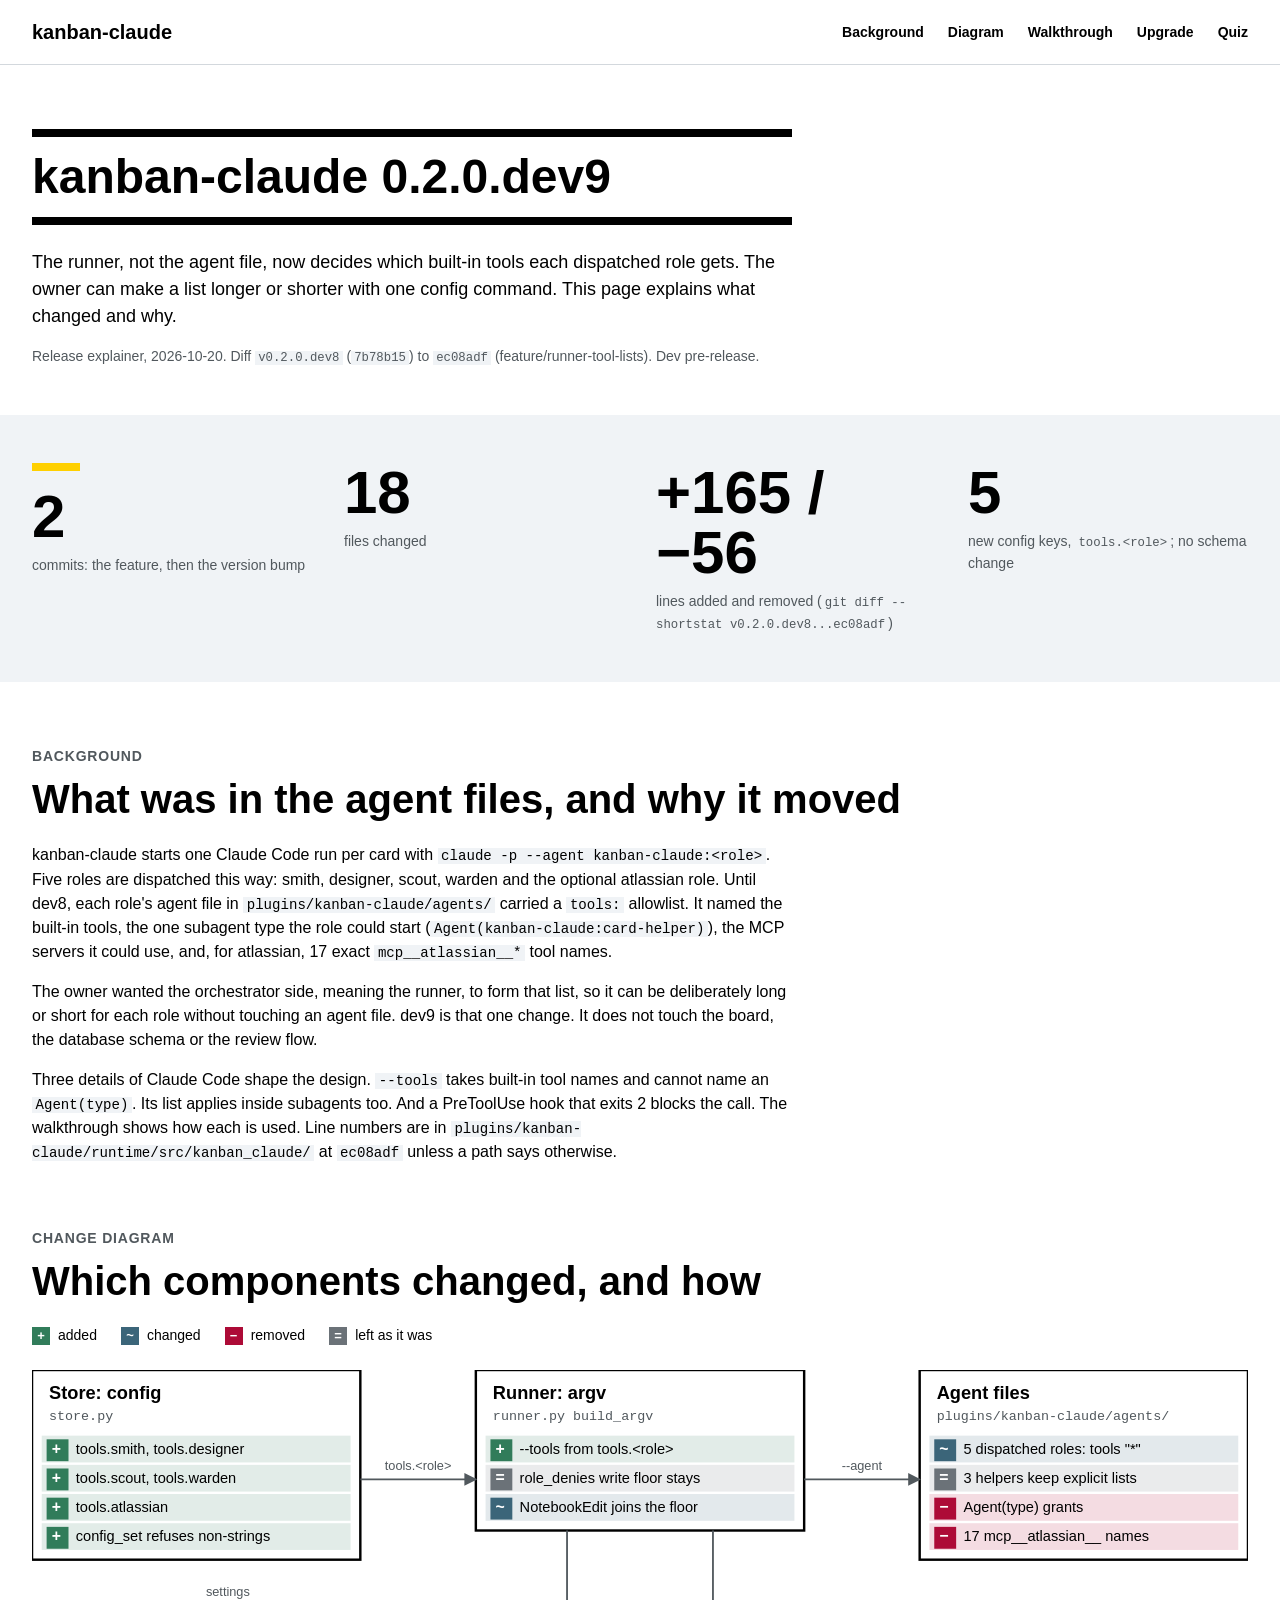
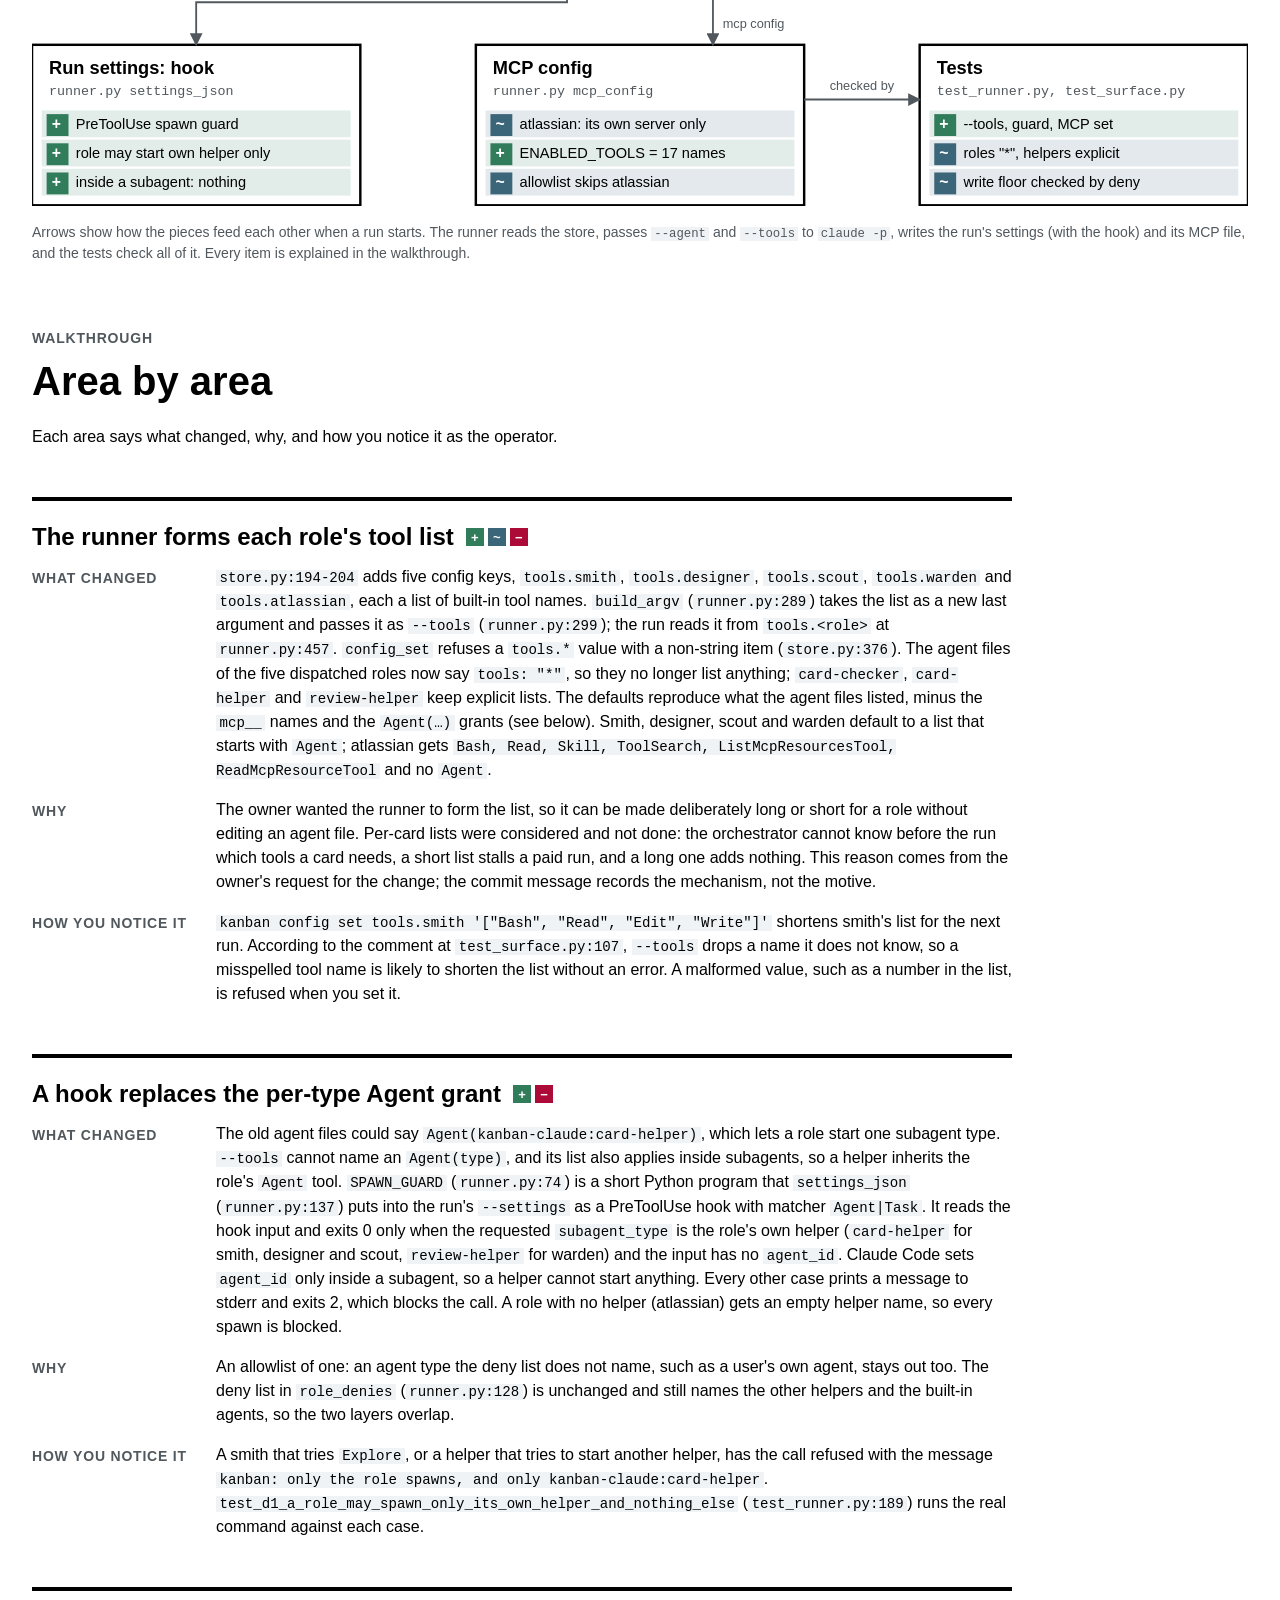
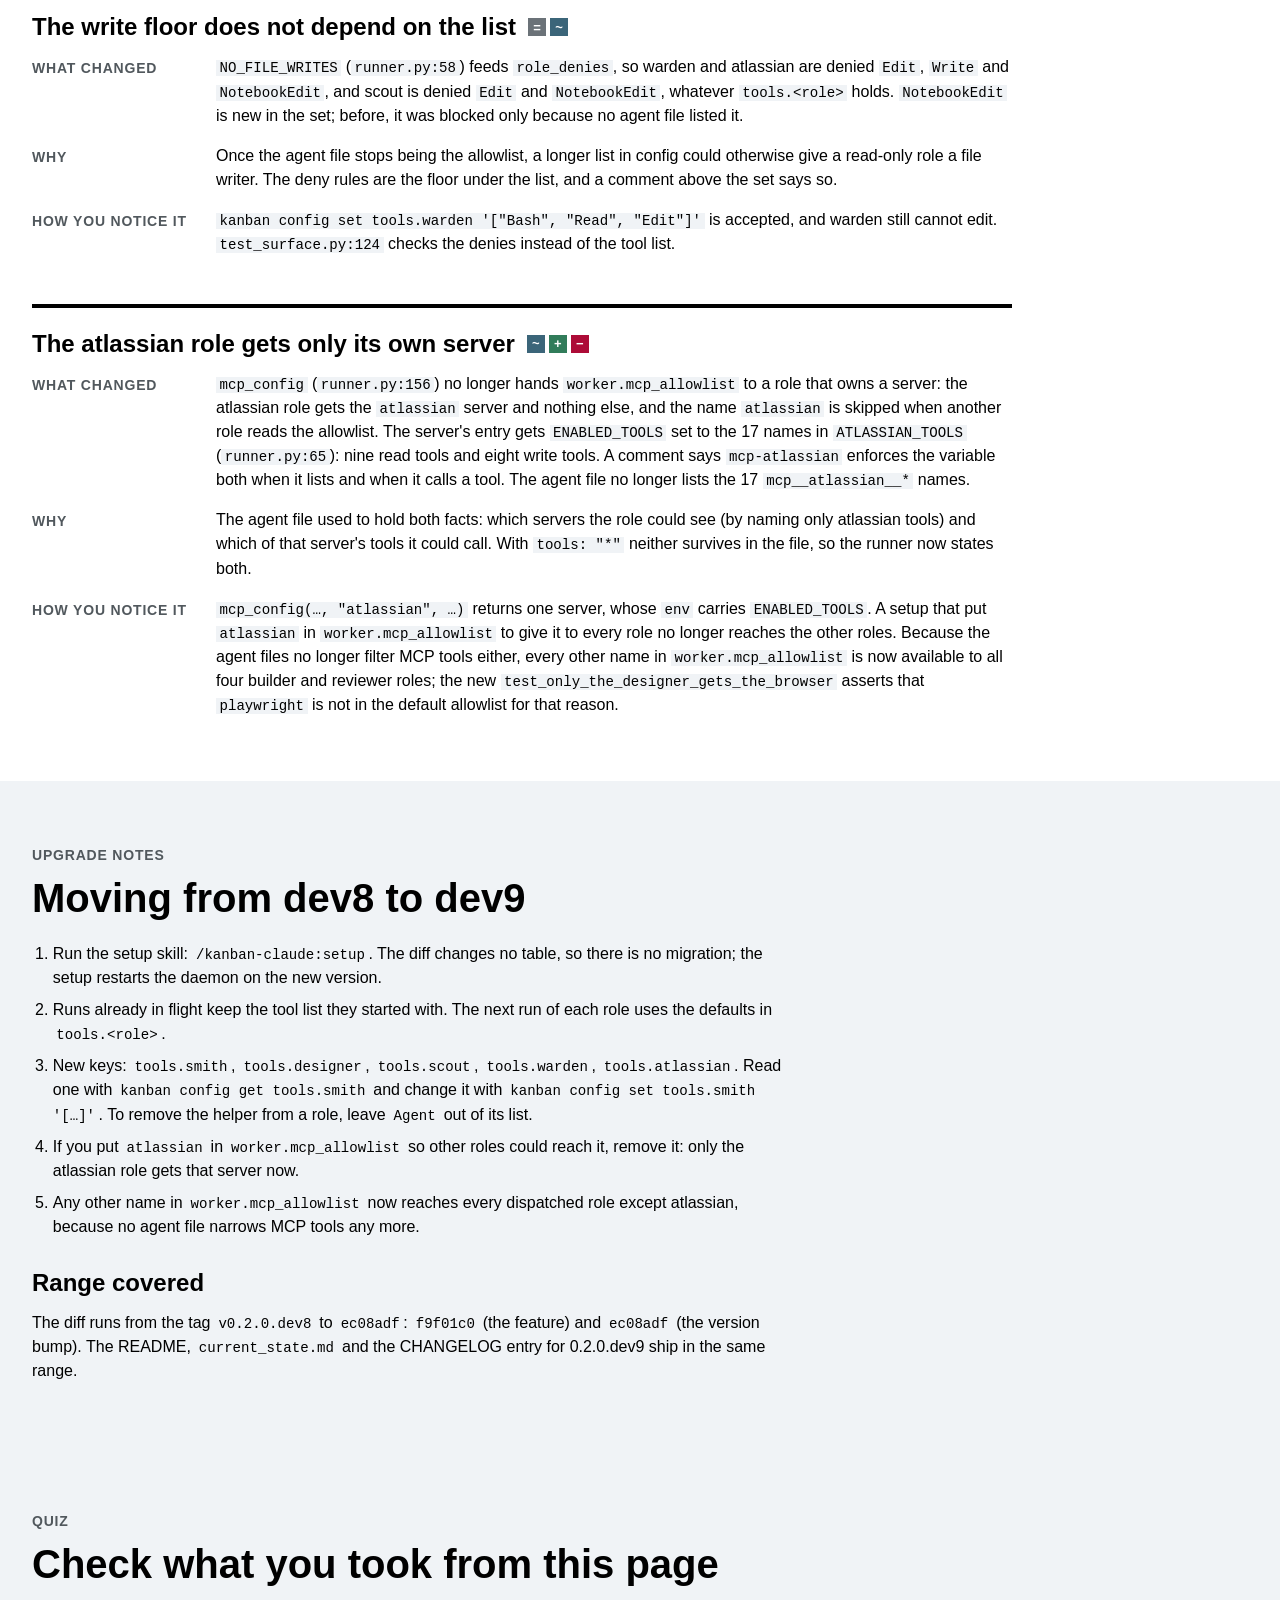
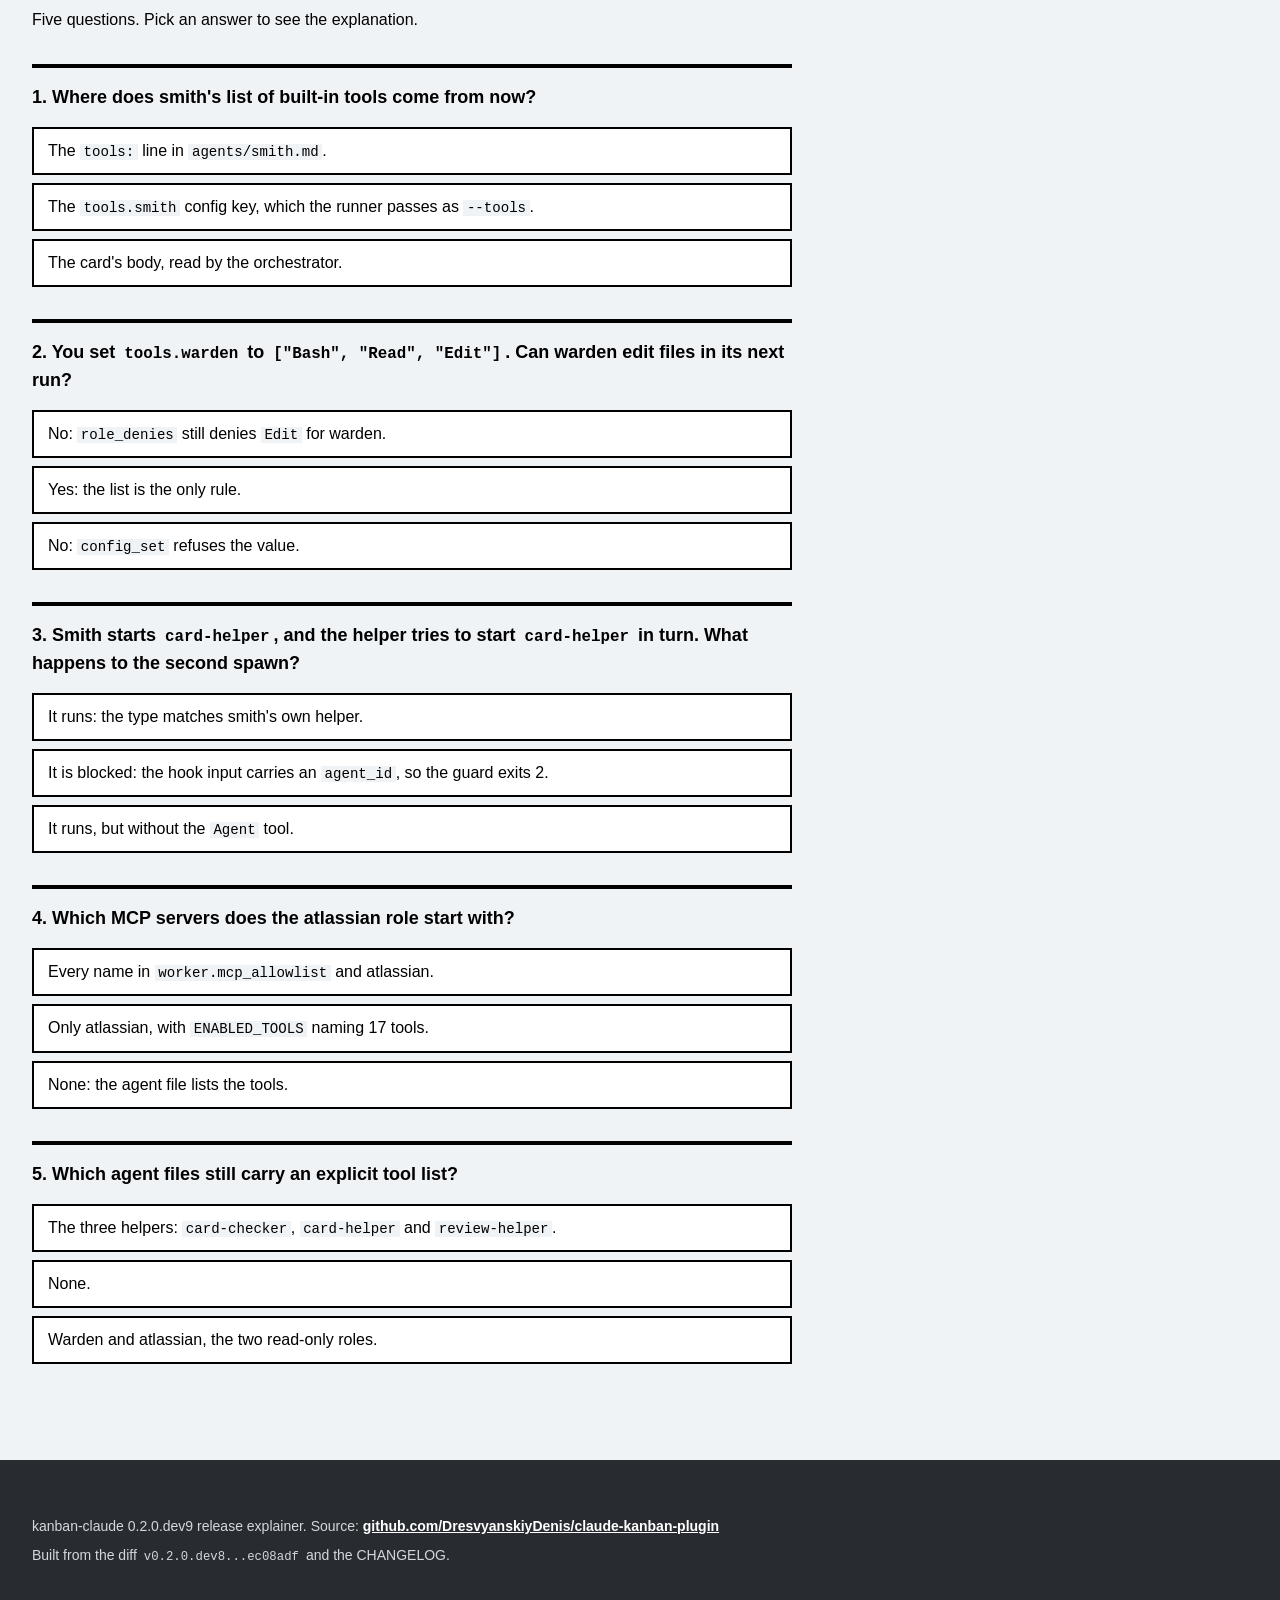
==== docs/explanations/2026-10-20-v0.2.0.dev9.html @ a391476f "docs: add the 0.2.0.dev9 release explainer" ====
<!doctype html>
<html lang="en" data-brand="liebherr">
<head>
<meta charset="utf-8">
<meta name="viewport" content="width=device-width, initial-scale=1">
<meta name="explain-diff:base" content="v0.2.0.dev8">
<meta name="explain-diff:head" content="ec08adf">
<title>kanban-claude 0.2.0.dev9</title>
<style>
:root {
  /* ---------- tokens:begin ---------- */
  /* Generated by skills/brand/scripts/build_tokens.py from skills/brand/tokens.json. Do not edit. */
  /* The Liebherr palette. Every colour in every output comes from here. */
  --lh-yellow: #ffd000; /* Liebherr Yellow, the brand colour. Text on it is always black (PL) */
  --lh-black: #000000; /* Liebherr Black (PL) */
  --lh-white: #ffffff; /* Liebherr White, the preferred background (PL) */
  /* Liebherr Steel, the greyscale, free to use (PL) */
  --lh-steel-50: #f9fafb;
  --lh-steel-100: #f0f3f6;
  --lh-steel-200: #e5e8ed;
  --lh-steel-300: #d3d8dd;
  --lh-steel-400: #bdc4ca;
  --lh-steel-500: #9ea4ab;
  --lh-steel-600: #888e94;
  --lh-steel-700: #6b7278;
  --lh-steel-800: #51585d;
  --lh-steel-850: #3a4046; /* theme accent6 and hyperlink colour (PX); not in the published ramp */
  --lh-steel-900: #353a40;
  --lh-steel-950: #282c30;
  --lh-steel-975: #202326;
  --lh-steel-990: #151719;
  /* The five secondary colours the guideline names: Slate, Terra, Clay, Leaf, Ruby (PL, light-theme ramp). Burgundy, Coolgreen and Copper ship in the pattern library but are not secondaries. */
  --lh-slate-100: #8bb2c2;
  --lh-slate-200: #5789a4;
  --lh-slate-300: #3b6579;
  --lh-terra-100: #d1b795;
  --lh-terra-200: #aa8d6d;
  --lh-terra-300: #846554;
  --lh-clay-100: #f89939;
  --lh-clay-200: #eb6f24;
  --lh-clay-300: #b0542e;
  --lh-leaf-100: #5dbf90;
  --lh-leaf-200: #2ea675;
  --lh-leaf-300: #317c5a;
  --lh-ruby-100: #f56e7c;
  --lh-ruby-200: #e34858;
  --lh-ruby-300: #ad0b37;
  /* Domestic Appliances only, never for corporate or Group work (PL, GL) */
  --lh-arctic-blue-100: #164870;
  --lh-arctic-blue-200: #003057;
  /* Function colours. Two published sets disagree: the -ui values are the pattern library (PL) and win on screen; the others are the guideline page (GL) and win in print. See references/colors.md. */
  --lh-fn-error: #e52828; /* (GL) */
  --lh-fn-error-soft: #ff7070; /* (GL) */
  --lh-fn-warning: #b0542e; /* (GL) */
  --lh-fn-warning-soft: #e3a735; /* (GL) */
  --lh-fn-success: #398713; /* (GL) */
  --lh-fn-success-soft: #58a649; /* (GL) */
  --lh-fn-error-ui: #d91e1e; /* functional-red-100-light (PL) */
  --lh-fn-warning-ui: #996300; /* functional-yellow-100-light (PL) */
  --lh-fn-success-ui: #327e0d; /* functional-green-100-light (PL) */
  /* Chart colours. The rule (GL): the one segment that matters is yellow, everything else Steel. The numbered ramp is for genuinely categorical series, in the pattern library's dataset order (PL). */
  --lh-chart-highlight: #ffd000;
  --lh-chart-1: #5789a4;
  --lh-chart-2: #aa8d6d;
  --lh-chart-3: #eb6f24;
  --lh-chart-4: #2ea675;
  --lh-chart-5: #e34858;
  --lh-chart-6: #6b7278; /* Steel, not a sixth hue: the guideline names five secondaries, and slate-100 is 2.27:1 on white, under the 3:1 floor for a mark */
  --lh-chart-7: #846554;
  --lh-chart-8: #f89939;
  --lh-chart-9: #317c5a;
  --lh-chart-10: #f56e7c;
  --lh-chart-11: #3b6579;
  --lh-chart-12: #d1b795;
  --lh-chart-13: #b0542e;
  --lh-chart-14: #5dbf90;
  --lh-chart-15: #ad0b37;
  /* Monochrome alternative: Steel shades plus the yellow highlight (GL) */
  --lh-chart-neutral-1: #353a40;
  --lh-chart-neutral-2: #6b7278;
  --lh-chart-neutral-3: #9ea4ab;
  --lh-chart-neutral-4: #d3d8dd;
  /* Office names in Office files and PDFs, embedded. Decks declare one face, never a stack; the export contract refuses one, licensed faces enter only via presentation/scripts/embed-fonts.py. Web pages and diagrams are not exported, so there the web name followed by --lh-font-safe is the allowed stack. Never local() from a web name to an installed Office font. See references/typography.md. */
  --lh-font-head-office: "Liebherr Head Office";
  --lh-font-text-office: "Liebherr Text Office";
  --lh-font-head-web: "LiebherrHead"; /* Aliases, don't copy: portal CDN PlLiebherrHead, live per-weight LiebherrHead-Black/-Regular. See references/typography.md. */
  --lh-font-text-web: "LiebherrText"; /* Aliases, don't copy: portal CDN PlLiebherrText, live per-weight LiebherrText-Regular/-Medium/-Bold. See references/typography.md. */
  --lh-font-mono: "Noto Sans Mono"; /* (GL) */
  --lh-font-safe: "Arial"; /* When the reader's machine may lack the licensed face */
  --lh-weight-head: 900; /* Liebherr Head Black, every headline (PL) */
  --lh-weight-head-regular: 400; /* Liebherr Head Regular, Domestic Appliances only */
  --lh-weight-text: 400;
  --lh-weight-text-medium: 500;
  --lh-weight-text-bold: 700;
  /* Desktop type scale (PL --pl-fontsize-*). Headline leading is 100% of size (GL). */
  --lh-size-headline-xxxl: 68px;
  --lh-size-headline-xxl: 60px;
  --lh-size-headline-xl: 48px;
  --lh-size-headline-l: 40px;
  --lh-size-headline-m: 32px;
  --lh-size-headline-s: 28px;
  --lh-size-headline-xs: 24px;
  --lh-size-headline-xxs: 20px;
  --lh-size-copy-l: 18px;
  --lh-size-copy-m: 16px;
  --lh-size-copy-s: 14px;
  --lh-size-copy-xs: 12px;
  /* Spacing scale (PL --pl-spacing-*). Nothing in between. */
  --lh-space-0: 0px;
  --lh-space-2: 2px;
  --lh-space-4: 4px;
  --lh-space-8: 8px;
  --lh-space-12: 12px;
  --lh-space-16: 16px;
  --lh-space-20: 20px;
  --lh-space-24: 24px;
  --lh-space-32: 32px;
  --lh-space-40: 40px;
  --lh-space-48: 48px;
  --lh-space-56: 56px;
  --lh-space-64: 64px;
  --lh-space-80: 80px;
  --lh-space-96: 96px;
  --lh-space-120: 120px;
  --lh-space-128: 128px;
  /* Corners are square. The pill is the only other shape (PL). */
  --lh-radius-sharp: 0px;
  --lh-radius-pill: 1000px;
  --lh-border-1: 1px;
  --lh-border-2: 2px;
  --lh-border-3: 3px;
  --lh-border-4: 4px;
  --lh-border-8: 8px;
  /* The black bars above and below a brand-banner headline (PL) */
  --lh-rule-s: 4px;
  --lh-rule-m: 6px;
  --lh-rule-l: 8px;
  /* ---------- tokens:end ---------- */
}

:root {
  --bg: var(--lh-white); --fg: var(--lh-black); --muted: var(--lh-steel-800); --line: var(--lh-steel-300);
  --band: var(--lh-steel-100); --box: var(--lh-white); --code: var(--lh-steel-100);
  --c-removed: var(--lh-ruby-300); --c-added: var(--lh-leaf-300); --c-changed: var(--lh-slate-300);
  --c-fixed: var(--lh-clay-300); --c-frozen: var(--lh-steel-700); --on-sw: #fff;
  --ok: var(--lh-leaf-300); --bad: var(--lh-ruby-300); color-scheme: light dark;
}
@media (prefers-color-scheme: dark) {
  :root {
    --bg: var(--lh-steel-990); --fg: var(--lh-steel-50); --muted: var(--lh-steel-300); --line: var(--lh-steel-800);
    --band: var(--lh-steel-950); --box: var(--lh-steel-950); --code: var(--lh-steel-950);
    --c-removed: var(--lh-ruby-100); --c-added: var(--lh-leaf-100); --c-changed: var(--lh-slate-100);
    --c-fixed: var(--lh-clay-100); --c-frozen: var(--lh-steel-400); --on-sw: #000;
    --ok: var(--lh-leaf-100); --bad: var(--lh-ruby-100);
  }
}
* { box-sizing: border-box; margin: 0; }
html { -webkit-text-size-adjust: 100%; }
body { font-family: var(--lh-font-text-web), var(--lh-font-safe), sans-serif; font-size: var(--lh-size-copy-m);
  line-height: 1.5; color: var(--fg); background: var(--bg); overflow-wrap: anywhere; }
h1, h2, h3, .num { font-family: var(--lh-font-head-web), var(--lh-font-safe), sans-serif;
  font-weight: var(--lh-weight-head); line-height: 1; }
a { color: inherit; }
a:focus-visible, button:focus-visible { outline: 2px solid var(--fg); outline-offset: 2px; box-shadow: 0 0 0 2px var(--bg); }
code { font-family: var(--lh-font-mono), ui-monospace, monospace; font-size: .88em; background: var(--code); padding: 0 .25em; }
.wrap { max-width: 1280px; margin: 0 auto; padding: 0 var(--lh-space-32); }

.top { border-bottom: var(--lh-border-1) solid var(--line); }
.top .wrap { display: flex; align-items: center; gap: var(--lh-space-32); min-height: 64px; flex-wrap: wrap; }
.mark-word { font-family: var(--lh-font-head-web), var(--lh-font-safe), sans-serif; font-weight: 900; font-size: 20px; text-decoration: none; }
.top nav { display: flex; gap: var(--lh-space-24); margin-left: auto; flex-wrap: wrap; }
.top nav a { text-decoration: none; font-size: var(--lh-size-copy-s); font-weight: 700; }
.top nav a:hover { text-decoration: underline; }

.hero { padding: var(--lh-space-64) 0 var(--lh-space-48); }
.banner { max-width: 760px; }
.banner .bar { display: block; height: var(--lh-rule-l); background: var(--fg); }
.banner h1 { font-size: var(--lh-size-headline-xl); margin: var(--lh-space-16) 0; }
.banner .lead { font-size: var(--lh-size-copy-l); margin-top: var(--lh-space-24); }
.banner .meta { margin-top: var(--lh-space-16); color: var(--muted); font-size: var(--lh-size-copy-s); }

section { padding: var(--lh-space-64) 0; }
.kicker { font-size: var(--lh-size-copy-s); font-weight: 700; text-transform: uppercase; letter-spacing: .8px;
  color: var(--muted); margin-bottom: var(--lh-space-12); }
h2 { font-size: var(--lh-size-headline-l); max-width: 900px; }
h3 { font-size: var(--lh-size-headline-xs); }
.prose { max-width: 760px; }
.prose p { margin-top: var(--lh-space-16); }
.prose ul, .prose ol { margin: var(--lh-space-16) 0 0; padding-left: 1.3em; }
.prose li { margin-top: var(--lh-space-8); }
h2 + .prose, h2 + p { margin-top: var(--lh-space-24); }

.facts { background: var(--band); padding: var(--lh-space-48) 0; }
.facts ul { list-style: none; padding: 0; display: grid; grid-template-columns: repeat(auto-fit, minmax(200px, 1fr)); gap: var(--lh-space-32); }
.facts .num { font-size: var(--lh-size-headline-xxl); display: block; }
.facts .mk { display: block; width: 48px; height: var(--lh-rule-l); background: var(--lh-yellow); margin-bottom: var(--lh-space-16); }
.facts p { margin-top: var(--lh-space-8); color: var(--muted); max-width: 280px; font-size: var(--lh-size-copy-s); }

.legend { list-style: none; padding: 0; display: flex; flex-wrap: wrap; gap: var(--lh-space-8) var(--lh-space-24); margin: var(--lh-space-24) 0; }
.legend li { display: flex; align-items: center; gap: var(--lh-space-8); font-size: var(--lh-size-copy-s); }
.sw { display: inline-grid; place-items: center; width: 18px; height: 18px; font-weight: 700; font-size: 13px; line-height: 1; color: var(--on-sw); }
.sw.removed { background: var(--c-removed); } .sw.added { background: var(--c-added); } .sw.changed { background: var(--c-changed); }
.sw.fixed { background: var(--c-fixed); } .sw.frozen { background: var(--c-frozen); }
.diagram { margin-top: var(--lh-space-24); }
.note { color: var(--muted); font-size: var(--lh-size-copy-s); margin-top: var(--lh-space-16); }

.wt { border-top: var(--lh-border-4) solid var(--fg); padding-top: var(--lh-space-24); margin-top: var(--lh-space-48); max-width: 980px; }
.wt h3 { display: flex; flex-wrap: wrap; align-items: center; gap: var(--lh-space-12); }
.wt .tags { display: inline-flex; gap: 4px; }
.wt dl { display: grid; grid-template-columns: 160px 1fr; gap: var(--lh-space-16) var(--lh-space-24); margin-top: var(--lh-space-16); }
.wt dt { font-size: var(--lh-size-copy-s); font-weight: 700; text-transform: uppercase; letter-spacing: .8px; color: var(--muted); padding-top: 3px; }
.wt dd { margin: 0; }

.quiz { background: var(--band); }
.q { margin-top: var(--lh-space-32); max-width: 760px; border-top: var(--lh-border-4) solid var(--fg); padding-top: var(--lh-space-16); }
.q .qt { font-weight: 700; font-size: var(--lh-size-copy-l); }
.q .opts { display: grid; gap: var(--lh-space-8); margin-top: var(--lh-space-16); }
.opt { text-align: left; font: inherit; color: var(--fg); background: var(--bg); border: var(--lh-border-2) solid var(--fg); padding: 10px 14px; cursor: pointer; min-height: 44px; }
.opt:hover:not(:disabled) { border-color: var(--lh-clay-200); }
.opt:disabled { cursor: default; }
.opt.ok { border-color: var(--ok); box-shadow: inset 6px 0 0 var(--ok); }
.opt.bad { border-color: var(--bad); box-shadow: inset 6px 0 0 var(--bad); }
.expl { margin-top: var(--lh-space-16); padding: var(--lh-space-12) var(--lh-space-16); background: var(--bg); border-left: 6px solid var(--lh-yellow); }
.expl[hidden] { display: none; }
.score { margin-top: var(--lh-space-32); font-weight: 700; }

footer { background: var(--lh-steel-950); color: #fff; padding: var(--lh-space-48) 0; }
footer p { color: var(--lh-steel-300); font-size: var(--lh-size-copy-s); margin-top: var(--lh-space-8); }
footer a { color: #fff; font-weight: 700; }

@media (max-width: 992px) { .wt dl { grid-template-columns: 1fr; gap: 4px; } .wt dd { margin-bottom: var(--lh-space-12); } }
@media (max-width: 600px) {
  .wrap { padding: 0 16px; }
  .banner h1 { font-size: 34px; }
  h2 { font-size: 28px; }
  h3 { font-size: 20px; }
  section { padding: var(--lh-space-48) 0; }
  .hero { padding: var(--lh-space-32) 0; }
  .facts .num { font-size: 44px; }
  .top nav { margin-left: 0; gap: var(--lh-space-16); }
}


.dia { width: 100%; height: auto; display: block; }
.dia-m { display: none; }
@media (max-width: 899px) { .dia-d { display: none; } .dia-m { display: block; } }
.dia .box { fill: var(--box); stroke: var(--fg); stroke-width: 2; }
.dia .box.dashed { stroke-dasharray: 6 4; stroke: var(--c-removed); }
.dia .bt { font-size: 15px; font-weight: 700; fill: var(--fg); }
.dia .bs { font-size: 11px; fill: var(--muted); font-family: var(--lh-font-mono), ui-monospace, monospace; }
.dia .rt { font-size: 12px; fill: var(--fg); }
.dia .gl { font-size: 13px; font-weight: 700; fill: var(--on-sw); text-anchor: middle; }
.dia .al { font-size: 10.5px; fill: var(--muted); }
.dia .arrow { fill: none; stroke: var(--muted); stroke-width: 1.5; }
.dia .ahp { fill: var(--muted); }
.k-removed { --kc: var(--c-removed); } .k-added { --kc: var(--c-added); } .k-changed { --kc: var(--c-changed); }
.k-fixed { --kc: var(--c-fixed); } .k-frozen { --kc: var(--c-frozen); }
.dia .row { fill: color-mix(in srgb, var(--kc) 14%, transparent); }
.dia .sw { fill: var(--kc); }

.vh { position: absolute; width: 1px; height: 1px; overflow: hidden; clip: rect(0 0 0 0); white-space: nowrap; }
</style>
</head>
<body>

<header class="top"><div class="wrap">
  <a class="mark-word" href="#top">kanban-claude</a>
  <nav aria-label="Sections"><a href="#background">Background</a><a href="#diagram">Diagram</a><a href="#walkthrough">Walkthrough</a><a href="#upgrade">Upgrade</a><a href="#quiz">Quiz</a></nav>
</div></header>

<main id="top">
<div class="hero"><div class="wrap"><div class="banner">
  <i class="bar"></i><h1>kanban-claude 0.2.0.dev9</h1><i class="bar"></i>
  <p class="lead">The runner, not the agent file, now decides which built-in tools each dispatched role gets. The owner can make a list longer or shorter with one config command. This page explains what changed and why.</p>
  <p class="meta">Release explainer, 2026-10-20. Diff <code>v0.2.0.dev8</code> (<code>7b78b15</code>) to <code>ec08adf</code> (feature/runner-tool-lists). Dev pre-release.</p>
</div></div></div>

<div class="facts"><div class="wrap"><ul>
  <li><i class="mk"></i><span class="num">2</span><p>commits: the feature, then the version bump</p></li>
  <li><span class="num">18</span><p>files changed</p></li>
  <li><span class="num">+165 / &minus;56</span><p>lines added and removed (<code>git diff --shortstat v0.2.0.dev8...ec08adf</code>)</p></li>
  <li><span class="num">5</span><p>new config keys, <code>tools.&lt;role&gt;</code>; no schema change</p></li>
</ul></div></div>

<section id="background"><div class="wrap">
  <p class="kicker">Background</p>
  <h2>What was in the agent files, and why it moved</h2>
  <div class="prose">
  <p>kanban-claude starts one Claude Code run per card with <code>claude -p --agent kanban-claude:&lt;role&gt;</code>. Five roles are dispatched this way: smith, designer, scout, warden and the optional atlassian role. Until dev8, each role's agent file in <code>plugins/kanban-claude/agents/</code> carried a <code>tools:</code> allowlist. It named the built-in tools, the one subagent type the role could start (<code>Agent(kanban-claude:card-helper)</code>), the MCP servers it could use, and, for atlassian, 17 exact <code>mcp__atlassian__*</code> tool names.</p>
  <p>The owner wanted the orchestrator side, meaning the runner, to form that list, so it can be deliberately long or short for each role without touching an agent file. dev9 is that one change. It does not touch the board, the database schema or the review flow.</p>
  <p>Three details of Claude Code shape the design. <code>--tools</code> takes built-in tool names and cannot name an <code>Agent(type)</code>. Its list applies inside subagents too. And a PreToolUse hook that exits 2 blocks the call. The walkthrough shows how each is used. Line numbers are in <code>plugins/kanban-claude/runtime/src/kanban_claude/</code> at <code>ec08adf</code> unless a path says otherwise.</p>
  </div>
</div></section>

<section id="diagram" style="padding-top:0"><div class="wrap">
  <p class="kicker">Change diagram</p>
  <h2>Which components changed, and how</h2>
  <ul class="legend" aria-label="Legend">
    <li><span class="sw added" aria-hidden="true">+</span> added</li><li><span class="sw changed" aria-hidden="true">~</span> changed</li><li><span class="sw removed" aria-hidden="true">&minus;</span> removed</li>
    <li><span class="sw frozen" aria-hidden="true">=</span> left as it was</li>
  </ul>
  <div class="diagram">
<svg class="dia dia-d" viewBox="0 0 1000 358" role="img" aria-label="Change diagram of kanban-claude 0.2.0.dev9. Boxes are the components; each lists what was added, changed, removed or left as it was. The store gains five tools config keys, the runner passes them as --tools, the agent files drop their tool lists, a spawn guard hook goes into the run settings, and the atlassian role gets only its own MCP server." xmlns="http://www.w3.org/2000/svg">
<title>Change diagram of kanban-claude 0.2.0.dev9. Boxes are the components; each lists what was added, changed, removed or left as it was. The store gains five tools config keys, the runner passes them as --tools, the agent files drop their tool lists, a spawn guard hook goes into the run settings, and the atlassian role gets only its own MCP server.</title>
<defs><marker id="ah" viewBox="0 0 10 10" refX="9" refY="5" markerWidth="7" markerHeight="7" orient="auto-start-reverse"><path class="ahp" d="M0 0 L10 5 L0 10 z"/></marker></defs>
<g class="node" data-node="store">
<rect class="box" x="0" y="0" width="270" height="156"/>
<text class="bt" x="14" y="24">Store: config</text>
<text class="bs" x="14" y="41">store.py</text>
<rect class="row k-added" x="8" y="54" width="254" height="22"/>
<rect class="sw k-added" x="12" y="57" width="16" height="16"/>
<text class="gl" x="20" y="69">+</text>
<text class="rt" x="36" y="69">tools.smith, tools.designer</text>
<rect class="row k-added" x="8" y="78" width="254" height="22"/>
<rect class="sw k-added" x="12" y="81" width="16" height="16"/>
<text class="gl" x="20" y="93">+</text>
<text class="rt" x="36" y="93">tools.scout, tools.warden</text>
<rect class="row k-added" x="8" y="102" width="254" height="22"/>
<rect class="sw k-added" x="12" y="105" width="16" height="16"/>
<text class="gl" x="20" y="117">+</text>
<text class="rt" x="36" y="117">tools.atlassian</text>
<rect class="row k-added" x="8" y="126" width="254" height="22"/>
<rect class="sw k-added" x="12" y="129" width="16" height="16"/>
<text class="gl" x="20" y="141">+</text>
<text class="rt" x="36" y="141">config_set refuses non-strings</text>
</g>
<g class="node" data-node="runner">
<rect class="box" x="365" y="0" width="270" height="132"/>
<text class="bt" x="379" y="24">Runner: argv</text>
<text class="bs" x="379" y="41">runner.py build_argv</text>
<rect class="row k-added" x="373" y="54" width="254" height="22"/>
<rect class="sw k-added" x="377" y="57" width="16" height="16"/>
<text class="gl" x="385" y="69">+</text>
<text class="rt" x="401" y="69">--tools from tools.&lt;role&gt;</text>
<rect class="row k-frozen" x="373" y="78" width="254" height="22"/>
<rect class="sw k-frozen" x="377" y="81" width="16" height="16"/>
<text class="gl" x="385" y="93">=</text>
<text class="rt" x="401" y="93">role_denies write floor stays</text>
<rect class="row k-changed" x="373" y="102" width="254" height="22"/>
<rect class="sw k-changed" x="377" y="105" width="16" height="16"/>
<text class="gl" x="385" y="117">~</text>
<text class="rt" x="401" y="117">NotebookEdit joins the floor</text>
</g>
<g class="node" data-node="agents">
<rect class="box" x="730" y="0" width="270" height="156"/>
<text class="bt" x="744" y="24">Agent files</text>
<text class="bs" x="744" y="41">plugins/kanban-claude/agents/</text>
<rect class="row k-changed" x="738" y="54" width="254" height="22"/>
<rect class="sw k-changed" x="742" y="57" width="16" height="16"/>
<text class="gl" x="750" y="69">~</text>
<text class="rt" x="766" y="69">5 dispatched roles: tools &quot;*&quot;</text>
<rect class="row k-frozen" x="738" y="78" width="254" height="22"/>
<rect class="sw k-frozen" x="742" y="81" width="16" height="16"/>
<text class="gl" x="750" y="93">=</text>
<text class="rt" x="766" y="93">3 helpers keep explicit lists</text>
<rect class="row k-removed" x="738" y="102" width="254" height="22"/>
<rect class="sw k-removed" x="742" y="105" width="16" height="16"/>
<text class="gl" x="750" y="117">−</text>
<text class="rt" x="766" y="117">Agent(type) grants</text>
<rect class="row k-removed" x="738" y="126" width="254" height="22"/>
<rect class="sw k-removed" x="742" y="129" width="16" height="16"/>
<text class="gl" x="750" y="141">−</text>
<text class="rt" x="766" y="141">17 mcp__atlassian__ names</text>
</g>
<g class="node" data-node="hook">
<rect class="box" x="0" y="226" width="270" height="132"/>
<text class="bt" x="14" y="250">Run settings: hook</text>
<text class="bs" x="14" y="267">runner.py settings_json</text>
<rect class="row k-added" x="8" y="280" width="254" height="22"/>
<rect class="sw k-added" x="12" y="283" width="16" height="16"/>
<text class="gl" x="20" y="295">+</text>
<text class="rt" x="36" y="295">PreToolUse spawn guard</text>
<rect class="row k-added" x="8" y="304" width="254" height="22"/>
<rect class="sw k-added" x="12" y="307" width="16" height="16"/>
<text class="gl" x="20" y="319">+</text>
<text class="rt" x="36" y="319">role may start own helper only</text>
<rect class="row k-added" x="8" y="328" width="254" height="22"/>
<rect class="sw k-added" x="12" y="331" width="16" height="16"/>
<text class="gl" x="20" y="343">+</text>
<text class="rt" x="36" y="343">inside a subagent: nothing</text>
</g>
<g class="node" data-node="mcp">
<rect class="box" x="365" y="226" width="270" height="132"/>
<text class="bt" x="379" y="250">MCP config</text>
<text class="bs" x="379" y="267">runner.py mcp_config</text>
<rect class="row k-changed" x="373" y="280" width="254" height="22"/>
<rect class="sw k-changed" x="377" y="283" width="16" height="16"/>
<text class="gl" x="385" y="295">~</text>
<text class="rt" x="401" y="295">atlassian: its own server only</text>
<rect class="row k-added" x="373" y="304" width="254" height="22"/>
<rect class="sw k-added" x="377" y="307" width="16" height="16"/>
<text class="gl" x="385" y="319">+</text>
<text class="rt" x="401" y="319">ENABLED_TOOLS = 17 names</text>
<rect class="row k-changed" x="373" y="328" width="254" height="22"/>
<rect class="sw k-changed" x="377" y="331" width="16" height="16"/>
<text class="gl" x="385" y="343">~</text>
<text class="rt" x="401" y="343">allowlist skips atlassian</text>
</g>
<g class="node" data-node="tests">
<rect class="box" x="730" y="226" width="270" height="132"/>
<text class="bt" x="744" y="250">Tests</text>
<text class="bs" x="744" y="267">test_runner.py, test_surface.py</text>
<rect class="row k-added" x="738" y="280" width="254" height="22"/>
<rect class="sw k-added" x="742" y="283" width="16" height="16"/>
<text class="gl" x="750" y="295">+</text>
<text class="rt" x="766" y="295">--tools, guard, MCP set</text>
<rect class="row k-changed" x="738" y="304" width="254" height="22"/>
<rect class="sw k-changed" x="742" y="307" width="16" height="16"/>
<text class="gl" x="750" y="319">~</text>
<text class="rt" x="766" y="319">roles &quot;*&quot;, helpers explicit</text>
<rect class="row k-changed" x="738" y="328" width="254" height="22"/>
<rect class="sw k-changed" x="742" y="331" width="16" height="16"/>
<text class="gl" x="750" y="343">~</text>
<text class="rt" x="766" y="343">write floor checked by deny</text>
</g>
<path class="arrow" d="M270 90 L365 90" marker-end="url(#ah)"/><text class="al" x="317.5" y="82" text-anchor="middle">tools.&lt;role&gt;</text>
<path class="arrow" d="M635 90 L730 90" marker-end="url(#ah)"/><text class="al" x="682.5" y="82" text-anchor="middle">--agent</text>
<path class="arrow" d="M440.0 132 L440.0 191 L135.0 191 L135.0 226" marker-end="url(#ah)"/><text class="al" x="143.0" y="186" text-anchor="start">settings</text>
<path class="arrow" d="M560.0 132 L560.0 226" marker-end="url(#ah)"/><text class="al" x="568.0" y="212" text-anchor="start">mcp config</text>
<path class="arrow" d="M635 271 L730 271" marker-end="url(#ah)"/><text class="al" x="682.5" y="263" text-anchor="middle">checked by</text>
</svg>
<svg class="dia dia-m" viewBox="0 0 360 920" role="img" aria-label="Change diagram of kanban-claude 0.2.0.dev9. Boxes are the components; each lists what was added, changed, removed or left as it was. The store gains five tools config keys, the runner passes them as --tools, the agent files drop their tool lists, a spawn guard hook goes into the run settings, and the atlassian role gets only its own MCP server." xmlns="http://www.w3.org/2000/svg">
<title>Change diagram of kanban-claude 0.2.0.dev9. Boxes are the components; each lists what was added, changed, removed or left as it was. The store gains five tools config keys, the runner passes them as --tools, the agent files drop their tool lists, a spawn guard hook goes into the run settings, and the atlassian role gets only its own MCP server.</title>
<g class="node" data-node="store">
<rect class="box" x="0" y="0" width="360" height="156"/>
<text class="bt" x="14" y="24">Store: config</text>
<text class="bs" x="14" y="41">store.py</text>
<rect class="row k-added" x="8" y="54" width="344" height="22"/>
<rect class="sw k-added" x="12" y="57" width="16" height="16"/>
<text class="gl" x="20" y="69">+</text>
<text class="rt" x="36" y="69">tools.smith, tools.designer</text>
<rect class="row k-added" x="8" y="78" width="344" height="22"/>
<rect class="sw k-added" x="12" y="81" width="16" height="16"/>
<text class="gl" x="20" y="93">+</text>
<text class="rt" x="36" y="93">tools.scout, tools.warden</text>
<rect class="row k-added" x="8" y="102" width="344" height="22"/>
<rect class="sw k-added" x="12" y="105" width="16" height="16"/>
<text class="gl" x="20" y="117">+</text>
<text class="rt" x="36" y="117">tools.atlassian</text>
<rect class="row k-added" x="8" y="126" width="344" height="22"/>
<rect class="sw k-added" x="12" y="129" width="16" height="16"/>
<text class="gl" x="20" y="141">+</text>
<text class="rt" x="36" y="141">config_set refuses non-strings</text>
</g>
<g class="node" data-node="runner">
<rect class="box" x="0" y="172" width="360" height="132"/>
<text class="bt" x="14" y="196">Runner: argv</text>
<text class="bs" x="14" y="213">runner.py build_argv</text>
<rect class="row k-added" x="8" y="226" width="344" height="22"/>
<rect class="sw k-added" x="12" y="229" width="16" height="16"/>
<text class="gl" x="20" y="241">+</text>
<text class="rt" x="36" y="241">--tools from tools.&lt;role&gt;</text>
<rect class="row k-frozen" x="8" y="250" width="344" height="22"/>
<rect class="sw k-frozen" x="12" y="253" width="16" height="16"/>
<text class="gl" x="20" y="265">=</text>
<text class="rt" x="36" y="265">role_denies write floor stays</text>
<rect class="row k-changed" x="8" y="274" width="344" height="22"/>
<rect class="sw k-changed" x="12" y="277" width="16" height="16"/>
<text class="gl" x="20" y="289">~</text>
<text class="rt" x="36" y="289">NotebookEdit joins the floor</text>
</g>
<g class="node" data-node="agents">
<rect class="box" x="0" y="320" width="360" height="156"/>
<text class="bt" x="14" y="344">Agent files</text>
<text class="bs" x="14" y="361">plugins/kanban-claude/agents/</text>
<rect class="row k-changed" x="8" y="374" width="344" height="22"/>
<rect class="sw k-changed" x="12" y="377" width="16" height="16"/>
<text class="gl" x="20" y="389">~</text>
<text class="rt" x="36" y="389">5 dispatched roles: tools &quot;*&quot;</text>
<rect class="row k-frozen" x="8" y="398" width="344" height="22"/>
<rect class="sw k-frozen" x="12" y="401" width="16" height="16"/>
<text class="gl" x="20" y="413">=</text>
<text class="rt" x="36" y="413">3 helpers keep explicit lists</text>
<rect class="row k-removed" x="8" y="422" width="344" height="22"/>
<rect class="sw k-removed" x="12" y="425" width="16" height="16"/>
<text class="gl" x="20" y="437">−</text>
<text class="rt" x="36" y="437">Agent(type) grants</text>
<rect class="row k-removed" x="8" y="446" width="344" height="22"/>
<rect class="sw k-removed" x="12" y="449" width="16" height="16"/>
<text class="gl" x="20" y="461">−</text>
<text class="rt" x="36" y="461">17 mcp__atlassian__ names</text>
</g>
<g class="node" data-node="hook">
<rect class="box" x="0" y="492" width="360" height="132"/>
<text class="bt" x="14" y="516">Run settings: hook</text>
<text class="bs" x="14" y="533">runner.py settings_json</text>
<rect class="row k-added" x="8" y="546" width="344" height="22"/>
<rect class="sw k-added" x="12" y="549" width="16" height="16"/>
<text class="gl" x="20" y="561">+</text>
<text class="rt" x="36" y="561">PreToolUse spawn guard</text>
<rect class="row k-added" x="8" y="570" width="344" height="22"/>
<rect class="sw k-added" x="12" y="573" width="16" height="16"/>
<text class="gl" x="20" y="585">+</text>
<text class="rt" x="36" y="585">role may start own helper only</text>
<rect class="row k-added" x="8" y="594" width="344" height="22"/>
<rect class="sw k-added" x="12" y="597" width="16" height="16"/>
<text class="gl" x="20" y="609">+</text>
<text class="rt" x="36" y="609">inside a subagent: nothing</text>
</g>
<g class="node" data-node="mcp">
<rect class="box" x="0" y="640" width="360" height="132"/>
<text class="bt" x="14" y="664">MCP config</text>
<text class="bs" x="14" y="681">runner.py mcp_config</text>
<rect class="row k-changed" x="8" y="694" width="344" height="22"/>
<rect class="sw k-changed" x="12" y="697" width="16" height="16"/>
<text class="gl" x="20" y="709">~</text>
<text class="rt" x="36" y="709">atlassian: its own server only</text>
<rect class="row k-added" x="8" y="718" width="344" height="22"/>
<rect class="sw k-added" x="12" y="721" width="16" height="16"/>
<text class="gl" x="20" y="733">+</text>
<text class="rt" x="36" y="733">ENABLED_TOOLS = 17 names</text>
<rect class="row k-changed" x="8" y="742" width="344" height="22"/>
<rect class="sw k-changed" x="12" y="745" width="16" height="16"/>
<text class="gl" x="20" y="757">~</text>
<text class="rt" x="36" y="757">allowlist skips atlassian</text>
</g>
<g class="node" data-node="tests">
<rect class="box" x="0" y="788" width="360" height="132"/>
<text class="bt" x="14" y="812">Tests</text>
<text class="bs" x="14" y="829">test_runner.py, test_surface.py</text>
<rect class="row k-added" x="8" y="842" width="344" height="22"/>
<rect class="sw k-added" x="12" y="845" width="16" height="16"/>
<text class="gl" x="20" y="857">+</text>
<text class="rt" x="36" y="857">--tools, guard, MCP set</text>
<rect class="row k-changed" x="8" y="866" width="344" height="22"/>
<rect class="sw k-changed" x="12" y="869" width="16" height="16"/>
<text class="gl" x="20" y="881">~</text>
<text class="rt" x="36" y="881">roles &quot;*&quot;, helpers explicit</text>
<rect class="row k-changed" x="8" y="890" width="344" height="22"/>
<rect class="sw k-changed" x="12" y="893" width="16" height="16"/>
<text class="gl" x="20" y="905">~</text>
<text class="rt" x="36" y="905">write floor checked by deny</text>
</g>
</svg>
  </div>
  <p class="note">Arrows show how the pieces feed each other when a run starts. The runner reads the store, passes <code>--agent</code> and <code>--tools</code> to <code>claude -p</code>, writes the run's settings (with the hook) and its MCP file, and the tests check all of it. Every item is explained in the walkthrough.</p>
</div></section>

<section id="walkthrough" style="padding-top:0"><div class="wrap">
  <p class="kicker">Walkthrough</p>
  <h2>Area by area</h2>
  <p class="prose" style="margin-top:24px">Each area says what changed, why, and how you notice it as the operator.</p>
<article class="wt" id="tools"><h3>The runner forms each role's tool list <span class="tags"><span class="sw added" aria-hidden="true">+</span><span class="vh">added</span><span class="sw changed" aria-hidden="true">~</span><span class="vh">changed</span><span class="sw removed" aria-hidden="true">−</span><span class="vh">removed</span></span></h3><dl><dt>What changed</dt><dd><code>store.py:194-204</code> adds five config keys, <code>tools.smith</code>, <code>tools.designer</code>, <code>tools.scout</code>, <code>tools.warden</code> and <code>tools.atlassian</code>, each a list of built-in tool names. <code>build_argv</code> (<code>runner.py:289</code>) takes the list as a new last argument and passes it as <code>--tools</code> (<code>runner.py:299</code>); the run reads it from <code>tools.&lt;role&gt;</code> at <code>runner.py:457</code>. <code>config_set</code> refuses a <code>tools.*</code> value with a non-string item (<code>store.py:376</code>). The agent files of the five dispatched roles now say <code>tools: "*"</code>, so they no longer list anything; <code>card-checker</code>, <code>card-helper</code> and <code>review-helper</code> keep explicit lists. The defaults reproduce what the agent files listed, minus the <code>mcp__</code> names and the <code>Agent(&hellip;)</code> grants (see below). Smith, designer, scout and warden default to a list that starts with <code>Agent</code>; atlassian gets <code>Bash, Read, Skill, ToolSearch, ListMcpResourcesTool, ReadMcpResourceTool</code> and no <code>Agent</code>.</dd><dt>Why</dt><dd>The owner wanted the runner to form the list, so it can be made deliberately long or short for a role without editing an agent file. Per-card lists were considered and not done: the orchestrator cannot know before the run which tools a card needs, a short list stalls a paid run, and a long one adds nothing. This reason comes from the owner's request for the change; the commit message records the mechanism, not the motive.</dd><dt>How you notice it</dt><dd><code>kanban config set tools.smith '["Bash", "Read", "Edit", "Write"]'</code> shortens smith's list for the next run. According to the comment at <code>test_surface.py:107</code>, <code>--tools</code> drops a name it does not know, so a misspelled tool name is likely to shorten the list without an error. A malformed value, such as a number in the list, is refused when you set it.</dd></dl></article>
<article class="wt" id="guard"><h3>A hook replaces the per-type Agent grant <span class="tags"><span class="sw added" aria-hidden="true">+</span><span class="vh">added</span><span class="sw removed" aria-hidden="true">−</span><span class="vh">removed</span></span></h3><dl><dt>What changed</dt><dd>The old agent files could say <code>Agent(kanban-claude:card-helper)</code>, which lets a role start one subagent type. <code>--tools</code> cannot name an <code>Agent(type)</code>, and its list also applies inside subagents, so a helper inherits the role's <code>Agent</code> tool. <code>SPAWN_GUARD</code> (<code>runner.py:74</code>) is a short Python program that <code>settings_json</code> (<code>runner.py:137</code>) puts into the run's <code>--settings</code> as a PreToolUse hook with matcher <code>Agent|Task</code>. It reads the hook input and exits 0 only when the requested <code>subagent_type</code> is the role's own helper (<code>card-helper</code> for smith, designer and scout, <code>review-helper</code> for warden) and the input has no <code>agent_id</code>. Claude Code sets <code>agent_id</code> only inside a subagent, so a helper cannot start anything. Every other case prints a message to stderr and exits 2, which blocks the call. A role with no helper (atlassian) gets an empty helper name, so every spawn is blocked.</dd><dt>Why</dt><dd>An allowlist of one: an agent type the deny list does not name, such as a user's own agent, stays out too. The deny list in <code>role_denies</code> (<code>runner.py:128</code>) is unchanged and still names the other helpers and the built-in agents, so the two layers overlap.</dd><dt>How you notice it</dt><dd>A smith that tries <code>Explore</code>, or a helper that tries to start another helper, has the call refused with the message <code>kanban: only the role spawns, and only kanban-claude:card-helper</code>. <code>test_d1_a_role_may_spawn_only_its_own_helper_and_nothing_else</code> (<code>test_runner.py:189</code>) runs the real command against each case.</dd></dl></article>
<article class="wt" id="floor"><h3>The write floor does not depend on the list <span class="tags"><span class="sw frozen" aria-hidden="true">=</span><span class="vh">frozen</span><span class="sw changed" aria-hidden="true">~</span><span class="vh">changed</span></span></h3><dl><dt>What changed</dt><dd><code>NO_FILE_WRITES</code> (<code>runner.py:58</code>) feeds <code>role_denies</code>, so warden and atlassian are denied <code>Edit</code>, <code>Write</code> and <code>NotebookEdit</code>, and scout is denied <code>Edit</code> and <code>NotebookEdit</code>, whatever <code>tools.&lt;role&gt;</code> holds. <code>NotebookEdit</code> is new in the set; before, it was blocked only because no agent file listed it.</dd><dt>Why</dt><dd>Once the agent file stops being the allowlist, a longer list in config could otherwise give a read-only role a file writer. The deny rules are the floor under the list, and a comment above the set says so.</dd><dt>How you notice it</dt><dd><code>kanban config set tools.warden '["Bash", "Read", "Edit"]'</code> is accepted, and warden still cannot edit. <code>test_surface.py:124</code> checks the denies instead of the tool list.</dd></dl></article>
<article class="wt" id="atlassian"><h3>The atlassian role gets only its own server <span class="tags"><span class="sw changed" aria-hidden="true">~</span><span class="vh">changed</span><span class="sw added" aria-hidden="true">+</span><span class="vh">added</span><span class="sw removed" aria-hidden="true">−</span><span class="vh">removed</span></span></h3><dl><dt>What changed</dt><dd><code>mcp_config</code> (<code>runner.py:156</code>) no longer hands <code>worker.mcp_allowlist</code> to a role that owns a server: the atlassian role gets the <code>atlassian</code> server and nothing else, and the name <code>atlassian</code> is skipped when another role reads the allowlist. The server's entry gets <code>ENABLED_TOOLS</code> set to the 17 names in <code>ATLASSIAN_TOOLS</code> (<code>runner.py:65</code>): nine read tools and eight write tools. A comment says <code>mcp-atlassian</code> enforces the variable both when it lists and when it calls a tool. The agent file no longer lists the 17 <code>mcp__atlassian__*</code> names.</dd><dt>Why</dt><dd>The agent file used to hold both facts: which servers the role could see (by naming only atlassian tools) and which of that server's tools it could call. With <code>tools: "*"</code> neither survives in the file, so the runner now states both.</dd><dt>How you notice it</dt><dd><code>mcp_config(&hellip;, "atlassian", &hellip;)</code> returns one server, whose <code>env</code> carries <code>ENABLED_TOOLS</code>. A setup that put <code>atlassian</code> in <code>worker.mcp_allowlist</code> to give it to every role no longer reaches the other roles. Because the agent files no longer filter MCP tools either, every other name in <code>worker.mcp_allowlist</code> is now available to all four builder and reviewer roles; the new <code>test_only_the_designer_gets_the_browser</code> asserts that <code>playwright</code> is not in the default allowlist for that reason.</dd></dl></article>
</div></section>

<section id="upgrade" style="background:var(--band)"><div class="wrap">
  <p class="kicker">Upgrade notes</p>
  <h2>Moving from dev8 to dev9</h2>
  <div class="prose">
  <ol>
    <li>Run the setup skill: <code>/kanban-claude:setup</code>. The diff changes no table, so there is no migration; the setup restarts the daemon on the new version.</li>
    <li>Runs already in flight keep the tool list they started with. The next run of each role uses the defaults in <code>tools.&lt;role&gt;</code>.</li>
    <li>New keys: <code>tools.smith</code>, <code>tools.designer</code>, <code>tools.scout</code>, <code>tools.warden</code>, <code>tools.atlassian</code>. Read one with <code>kanban config get tools.smith</code> and change it with <code>kanban config set tools.smith '[&hellip;]'</code>. To remove the helper from a role, leave <code>Agent</code> out of its list.</li>
    <li>If you put <code>atlassian</code> in <code>worker.mcp_allowlist</code> so other roles could reach it, remove it: only the atlassian role gets that server now.</li>
    <li>Any other name in <code>worker.mcp_allowlist</code> now reaches every dispatched role except atlassian, because no agent file narrows MCP tools any more.</li>
  </ol>
  <h3 style="margin-top:32px">Range covered</h3>
  <p>The diff runs from the tag <code>v0.2.0.dev8</code> to <code>ec08adf</code>: <code>f9f01c0</code> (the feature) and <code>ec08adf</code> (the version bump). The README, <code>current_state.md</code> and the CHANGELOG entry for 0.2.0.dev9 ship in the same range.</p>
  </div>
</div></section>

<section id="quiz" class="quiz"><div class="wrap">
  <p class="kicker">Quiz</p>
  <h2>Check what you took from this page</h2>
  <p class="prose" style="margin-top:24px">Five questions. Pick an answer to see the explanation.</p>
<div class="q" data-q="1"><p class="qt">1. Where does smith's list of built-in tools come from now?</p><div class="opts"><button type="button" class="opt" data-ok="0">The <code>tools:</code> line in <code>agents/smith.md</code>.</button><button type="button" class="opt" data-ok="1">The <code>tools.smith</code> config key, which the runner passes as <code>--tools</code>.</button><button type="button" class="opt" data-ok="0">The card's body, read by the orchestrator.</button></div><div class="expl" hidden><code>build_argv</code> adds <code>--tools</code> from <code>tools.&lt;role&gt;</code> (<code>runner.py:299</code>, <code>:457</code>). The agent file says <code>tools: "*"</code>.</div></div>
<div class="q" data-q="2"><p class="qt">2. You set <code>tools.warden</code> to <code>["Bash", "Read", "Edit"]</code>. Can warden edit files in its next run?</p><div class="opts"><button type="button" class="opt" data-ok="1">No: <code>role_denies</code> still denies <code>Edit</code> for warden.</button><button type="button" class="opt" data-ok="0">Yes: the list is the only rule.</button><button type="button" class="opt" data-ok="0">No: <code>config_set</code> refuses the value.</button></div><div class="expl" hidden>The deny rules sit under the list (<code>NO_FILE_WRITES</code>, <code>runner.py:58</code>). <code>config_set</code> only refuses items that are not strings.</div></div>
<div class="q" data-q="3"><p class="qt">3. Smith starts <code>card-helper</code>, and the helper tries to start <code>card-helper</code> in turn. What happens to the second spawn?</p><div class="opts"><button type="button" class="opt" data-ok="0">It runs: the type matches smith's own helper.</button><button type="button" class="opt" data-ok="1">It is blocked: the hook input carries an <code>agent_id</code>, so the guard exits 2.</button><button type="button" class="opt" data-ok="0">It runs, but without the <code>Agent</code> tool.</button></div><div class="expl" hidden>Claude Code sets <code>agent_id</code> in the hook input only inside a subagent, and the guard requires it to be absent (<code>SPAWN_GUARD</code>, <code>runner.py:74</code>).</div></div>
<div class="q" data-q="4"><p class="qt">4. Which MCP servers does the atlassian role start with?</p><div class="opts"><button type="button" class="opt" data-ok="0">Every name in <code>worker.mcp_allowlist</code> and atlassian.</button><button type="button" class="opt" data-ok="1">Only atlassian, with <code>ENABLED_TOOLS</code> naming 17 tools.</button><button type="button" class="opt" data-ok="0">None: the agent file lists the tools.</button></div><div class="expl" hidden><code>mcp_config</code> gives a role that owns a server nothing else, and adds <code>ENABLED_TOOLS</code> from <code>ATLASSIAN_TOOLS</code> (<code>runner.py:156-176</code>).</div></div>
<div class="q" data-q="5"><p class="qt">5. Which agent files still carry an explicit tool list?</p><div class="opts"><button type="button" class="opt" data-ok="1">The three helpers: <code>card-checker</code>, <code>card-helper</code> and <code>review-helper</code>.</button><button type="button" class="opt" data-ok="0">None.</button><button type="button" class="opt" data-ok="0">Warden and atlassian, the two read-only roles.</button></div><div class="expl" hidden>The runner dispatches only the five roles; the helpers are started inside a run or by the orchestrator, so no config key covers them. <code>test_surface.py:86</code> asserts <code>"*"</code> for the five and an explicit list for the rest.</div></div>
  <p class="score" id="score" aria-live="polite"></p>
</div></section>
</main>

<footer><div class="wrap">
  <p>kanban-claude 0.2.0.dev9 release explainer. Source: <a href="https://github.com/DresvyanskiyDenis/claude-kanban-plugin">github.com/DresvyanskiyDenis/claude-kanban-plugin</a></p>
  <p>Built from the diff <code style="background:transparent">v0.2.0.dev8...ec08adf</code> and the CHANGELOG.</p>
</div></footer>

<noscript><style>.expl[hidden] { display: block; }</style></noscript>
<script>
(function () {
  var qs = document.querySelectorAll('.q'), done = 0, right = 0;
  qs.forEach(function (q) {
    var opts = q.querySelectorAll('.opt'), ex = q.querySelector('.expl');
    opts.forEach(function (b) {
      b.addEventListener('click', function () {
        if (q.dataset.done) return;
        q.dataset.done = '1'; done++;
        if (b.dataset.ok === '1') right++;
        opts.forEach(function (o) {
          o.disabled = true;
          if (o.dataset.ok === '1') o.classList.add('ok');
        });
        if (b.dataset.ok !== '1') b.classList.add('bad');
        ex.hidden = false;
        document.getElementById('score').textContent = right + ' of ' + done + ' right so far (' + qs.length + ' questions).';
      });
    });
  });
})();
</script>
</body>
</html>
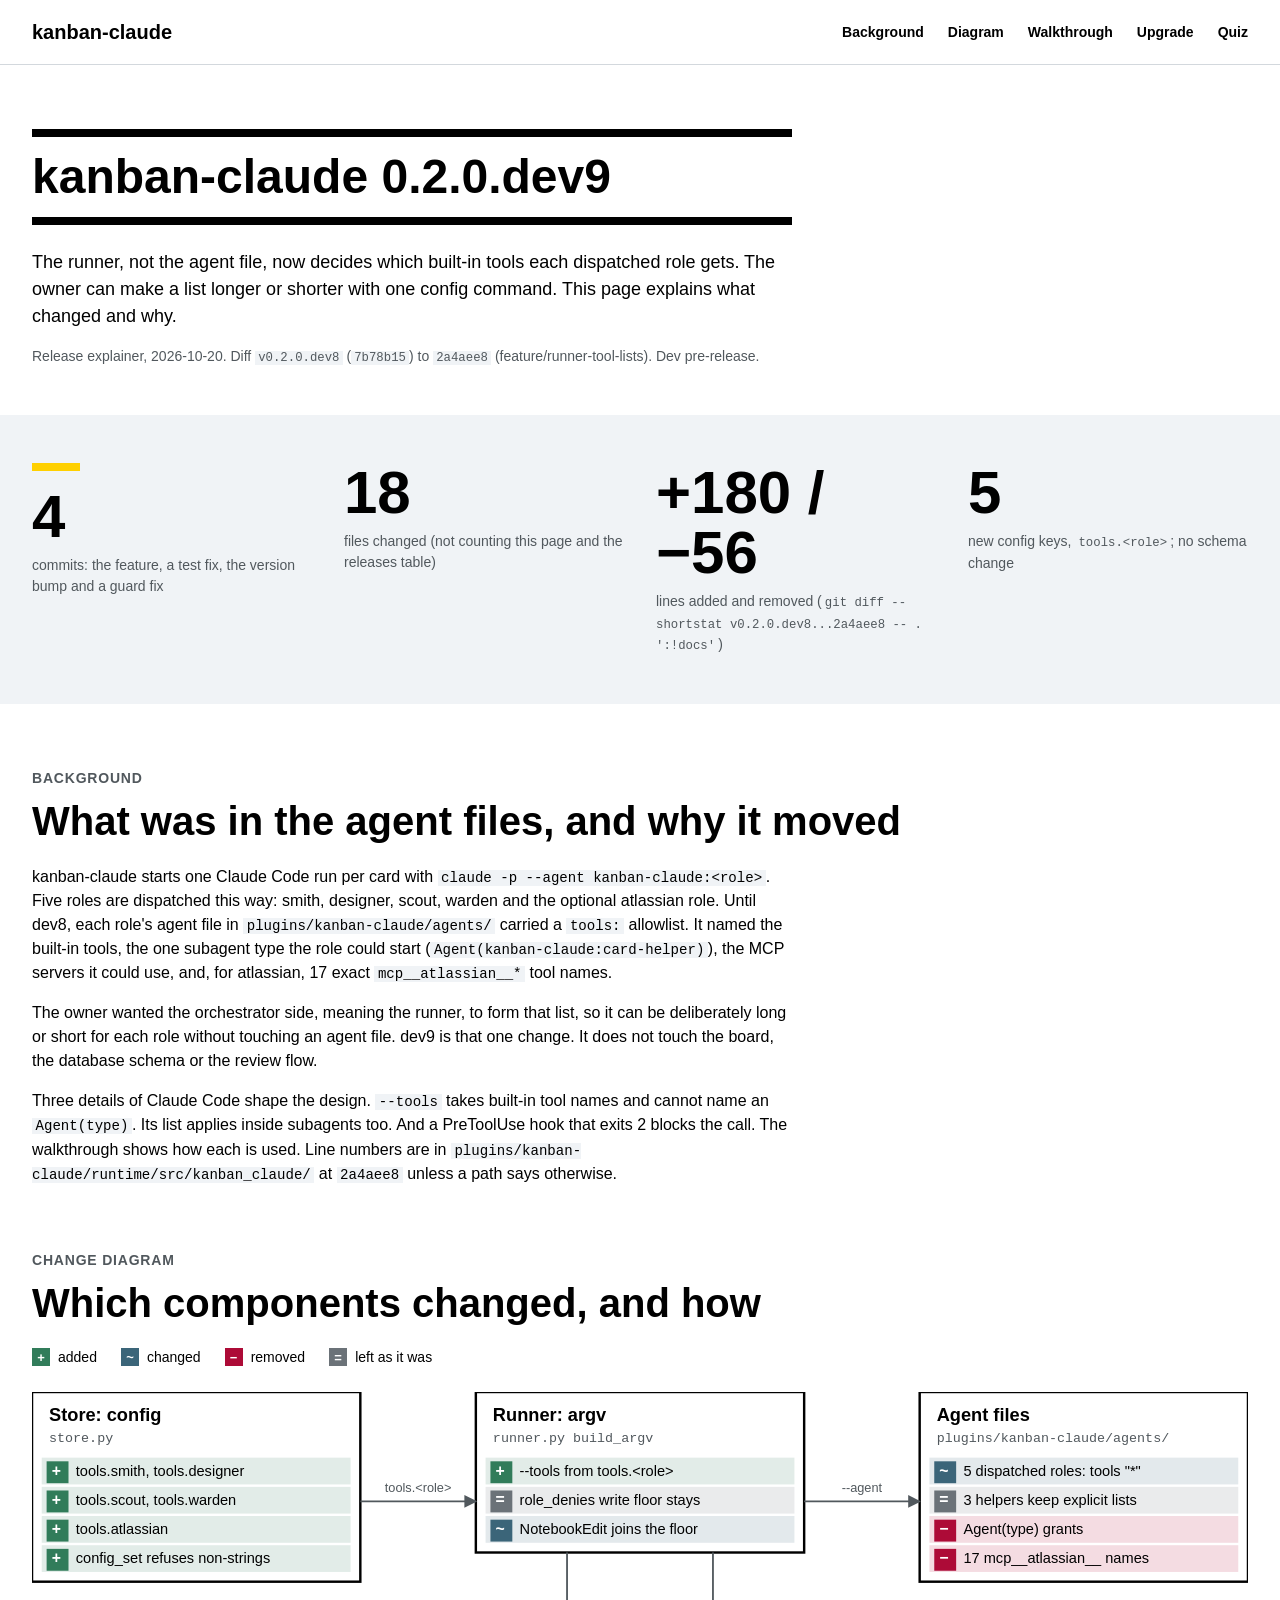
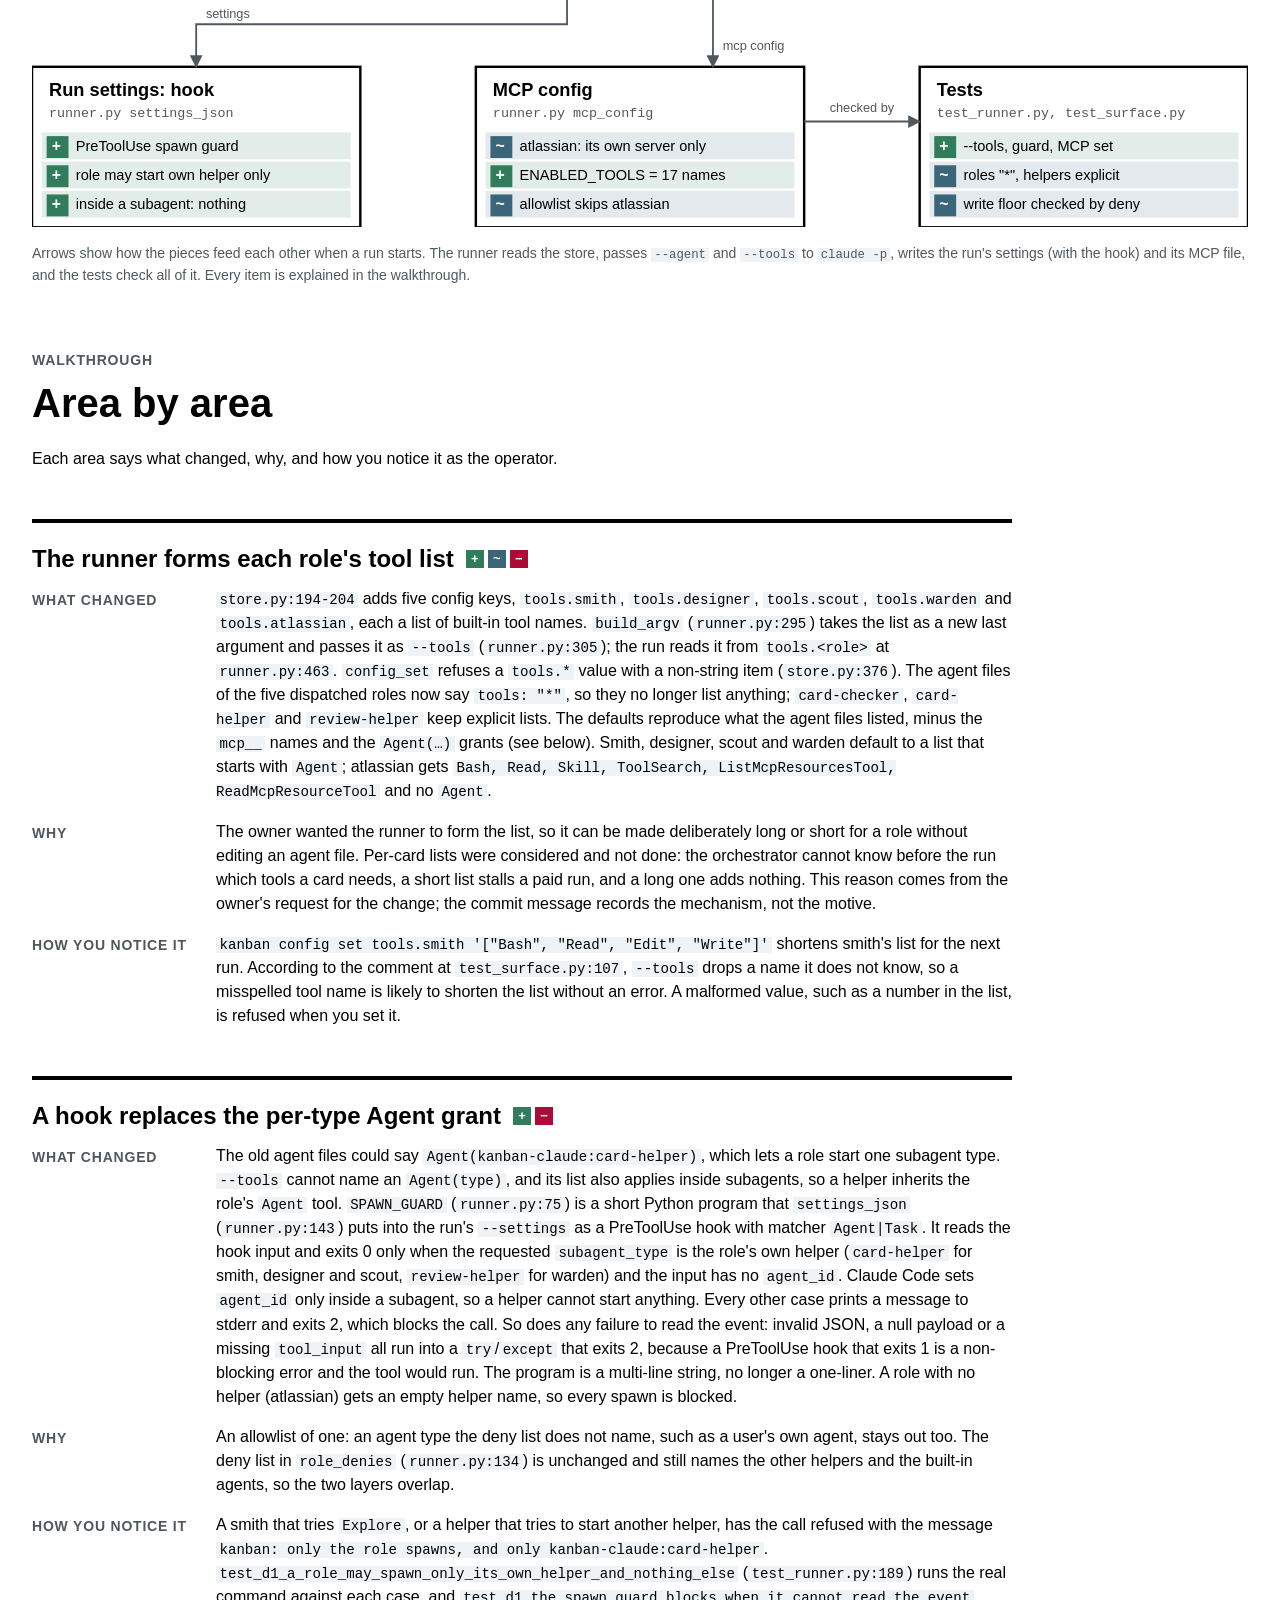
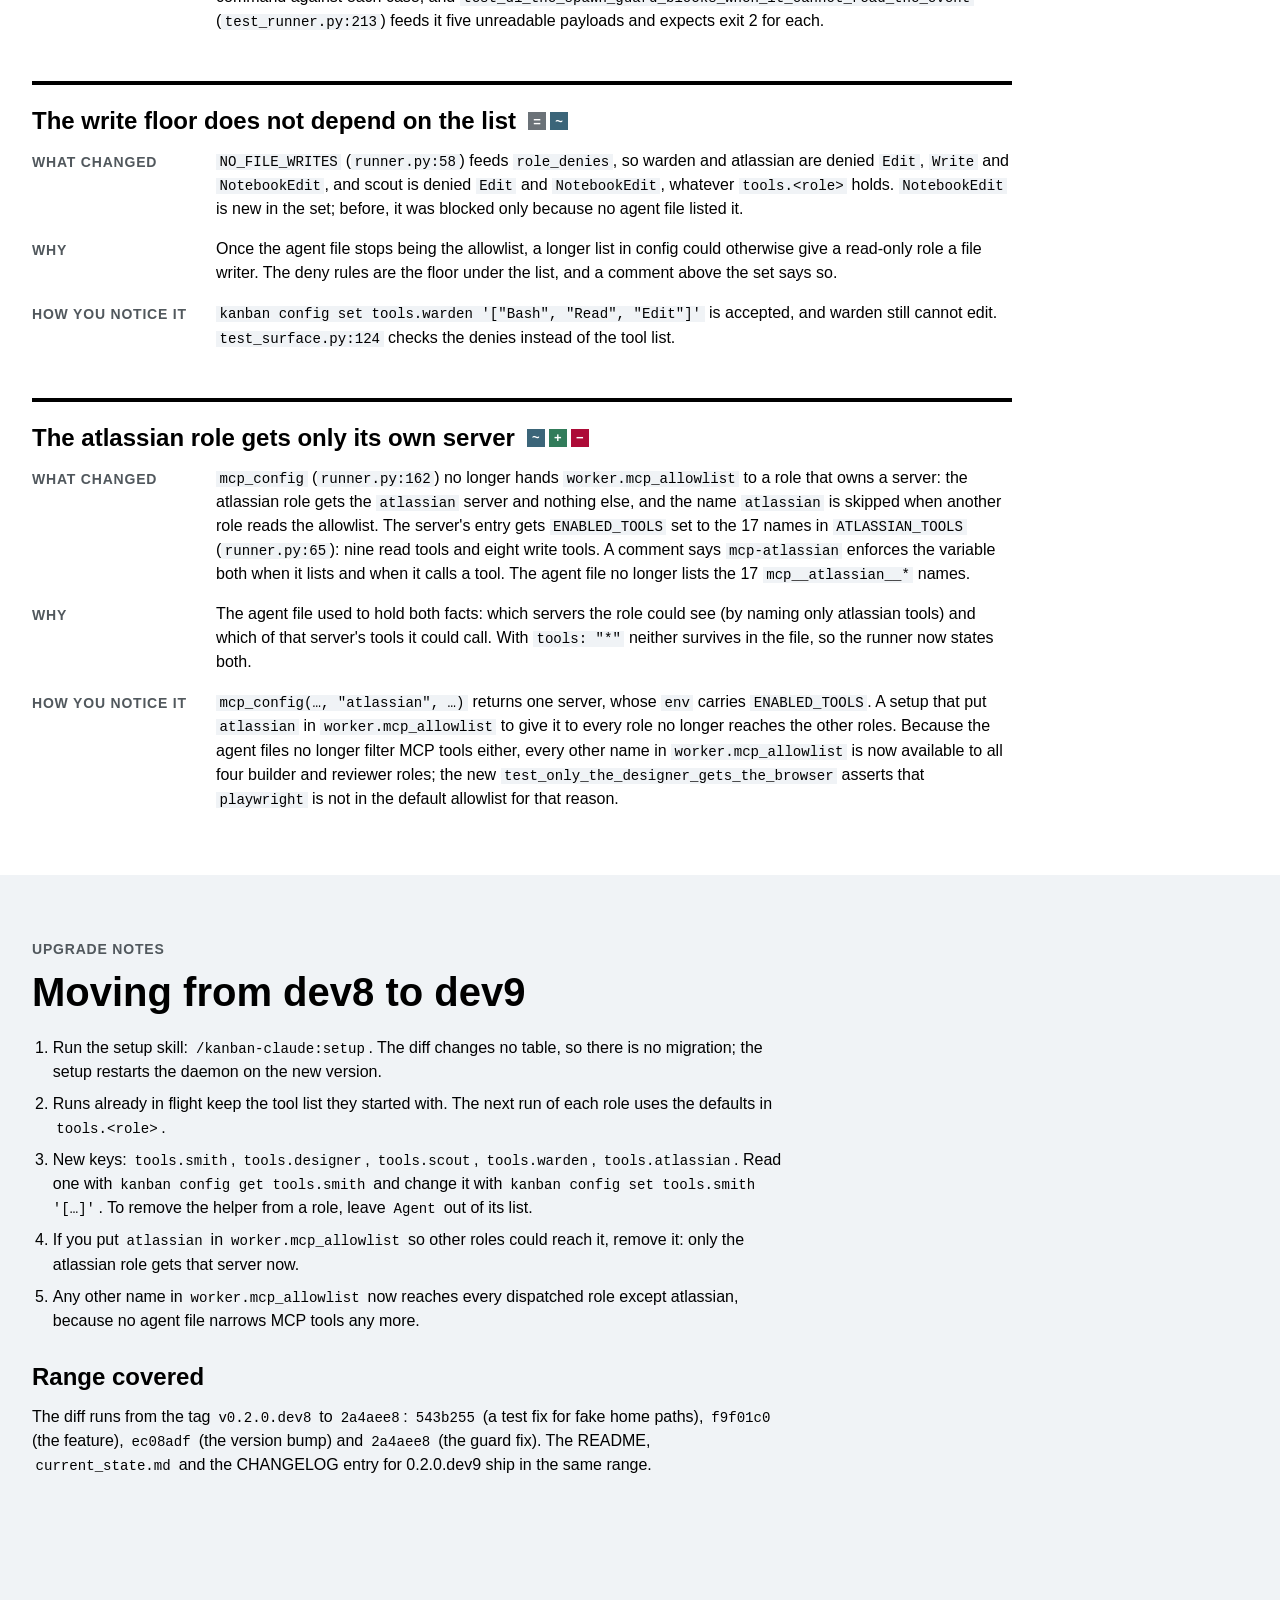
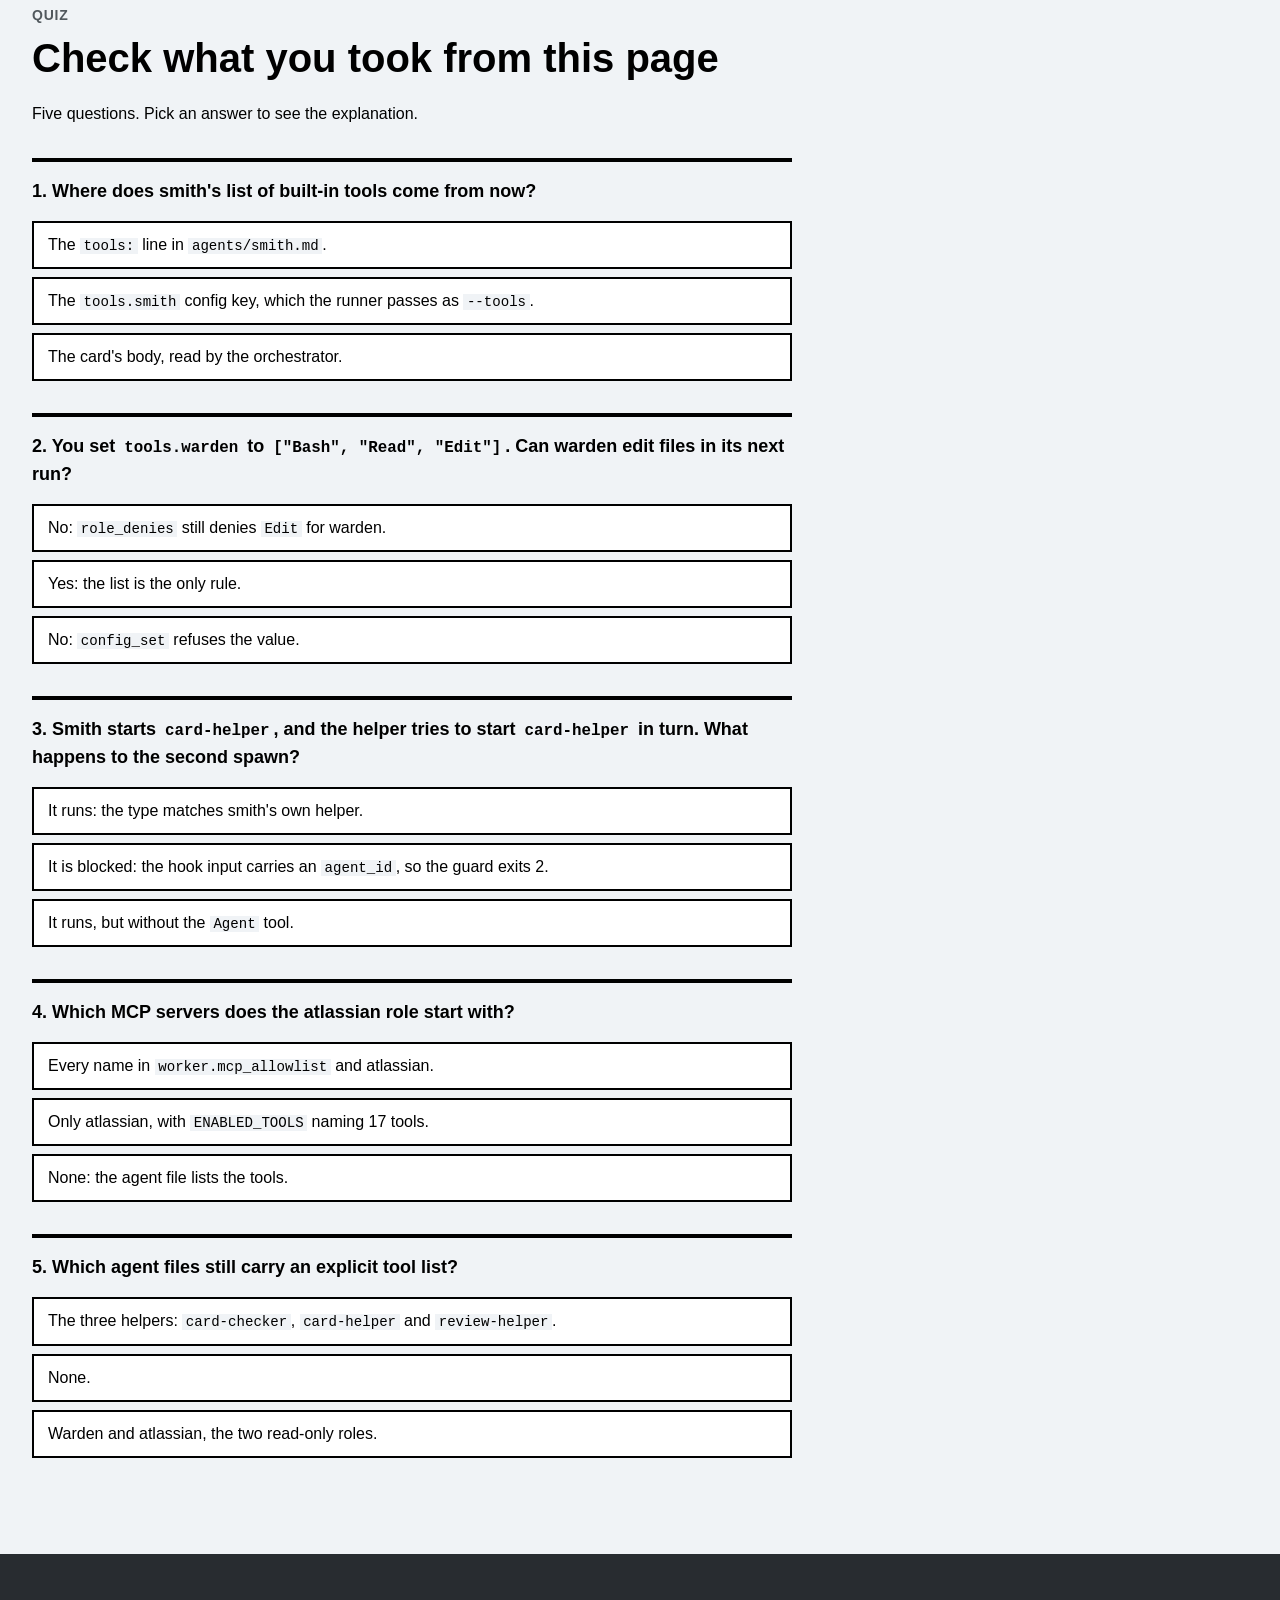
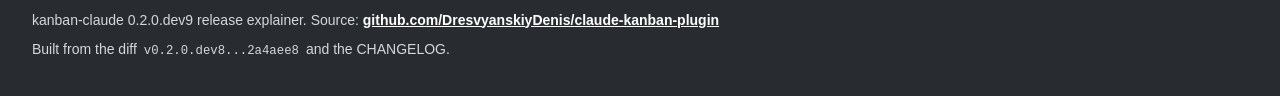
==== commit 8150a793: "docs: cover the spawn guard fix in the 0.2.0.dev9 explainer" ====
--- a/docs/explanations/2026-10-20-v0.2.0.dev9.html
+++ b/docs/explanations/2026-10-20-v0.2.0.dev9.html
@@ -4,7 +4,7 @@
 <meta charset="utf-8">
 <meta name="viewport" content="width=device-width, initial-scale=1">
 <meta name="explain-diff:base" content="v0.2.0.dev8">
-<meta name="explain-diff:head" content="ec08adf">
+<meta name="explain-diff:head" content="2a4aee8">
 <title>kanban-claude 0.2.0.dev9</title>
 <style>
 :root {
@@ -272,13 +272,13 @@
 <div class="hero"><div class="wrap"><div class="banner">
   <i class="bar"></i><h1>kanban-claude 0.2.0.dev9</h1><i class="bar"></i>
   <p class="lead">The runner, not the agent file, now decides which built-in tools each dispatched role gets. The owner can make a list longer or shorter with one config command. This page explains what changed and why.</p>
-  <p class="meta">Release explainer, 2026-10-20. Diff <code>v0.2.0.dev8</code> (<code>7b78b15</code>) to <code>ec08adf</code> (feature/runner-tool-lists). Dev pre-release.</p>
+  <p class="meta">Release explainer, 2026-10-20. Diff <code>v0.2.0.dev8</code> (<code>7b78b15</code>) to <code>2a4aee8</code> (feature/runner-tool-lists). Dev pre-release.</p>
 </div></div></div>
 
 <div class="facts"><div class="wrap"><ul>
-  <li><i class="mk"></i><span class="num">2</span><p>commits: the feature, then the version bump</p></li>
-  <li><span class="num">18</span><p>files changed</p></li>
-  <li><span class="num">+165 / &minus;56</span><p>lines added and removed (<code>git diff --shortstat v0.2.0.dev8...ec08adf</code>)</p></li>
+  <li><i class="mk"></i><span class="num">4</span><p>commits: the feature, a test fix, the version bump and a guard fix</p></li>
+  <li><span class="num">18</span><p>files changed (not counting this page and the releases table)</p></li>
+  <li><span class="num">+180 / &minus;56</span><p>lines added and removed (<code>git diff --shortstat v0.2.0.dev8...2a4aee8 -- . ':!docs'</code>)</p></li>
   <li><span class="num">5</span><p>new config keys, <code>tools.&lt;role&gt;</code>; no schema change</p></li>
 </ul></div></div>
 
@@ -288,7 +288,7 @@
   <div class="prose">
   <p>kanban-claude starts one Claude Code run per card with <code>claude -p --agent kanban-claude:&lt;role&gt;</code>. Five roles are dispatched this way: smith, designer, scout, warden and the optional atlassian role. Until dev8, each role's agent file in <code>plugins/kanban-claude/agents/</code> carried a <code>tools:</code> allowlist. It named the built-in tools, the one subagent type the role could start (<code>Agent(kanban-claude:card-helper)</code>), the MCP servers it could use, and, for atlassian, 17 exact <code>mcp__atlassian__*</code> tool names.</p>
   <p>The owner wanted the orchestrator side, meaning the runner, to form that list, so it can be deliberately long or short for each role without touching an agent file. dev9 is that one change. It does not touch the board, the database schema or the review flow.</p>
-  <p>Three details of Claude Code shape the design. <code>--tools</code> takes built-in tool names and cannot name an <code>Agent(type)</code>. Its list applies inside subagents too. And a PreToolUse hook that exits 2 blocks the call. The walkthrough shows how each is used. Line numbers are in <code>plugins/kanban-claude/runtime/src/kanban_claude/</code> at <code>ec08adf</code> unless a path says otherwise.</p>
+  <p>Three details of Claude Code shape the design. <code>--tools</code> takes built-in tool names and cannot name an <code>Agent(type)</code>. Its list applies inside subagents too. And a PreToolUse hook that exits 2 blocks the call. The walkthrough shows how each is used. Line numbers are in <code>plugins/kanban-claude/runtime/src/kanban_claude/</code> at <code>2a4aee8</code> unless a path says otherwise.</p>
   </div>
 </div></section>
 
@@ -540,10 +540,10 @@
   <p class="kicker">Walkthrough</p>
   <h2>Area by area</h2>
   <p class="prose" style="margin-top:24px">Each area says what changed, why, and how you notice it as the operator.</p>
-<article class="wt" id="tools"><h3>The runner forms each role's tool list <span class="tags"><span class="sw added" aria-hidden="true">+</span><span class="vh">added</span><span class="sw changed" aria-hidden="true">~</span><span class="vh">changed</span><span class="sw removed" aria-hidden="true">−</span><span class="vh">removed</span></span></h3><dl><dt>What changed</dt><dd><code>store.py:194-204</code> adds five config keys, <code>tools.smith</code>, <code>tools.designer</code>, <code>tools.scout</code>, <code>tools.warden</code> and <code>tools.atlassian</code>, each a list of built-in tool names. <code>build_argv</code> (<code>runner.py:289</code>) takes the list as a new last argument and passes it as <code>--tools</code> (<code>runner.py:299</code>); the run reads it from <code>tools.&lt;role&gt;</code> at <code>runner.py:457</code>. <code>config_set</code> refuses a <code>tools.*</code> value with a non-string item (<code>store.py:376</code>). The agent files of the five dispatched roles now say <code>tools: "*"</code>, so they no longer list anything; <code>card-checker</code>, <code>card-helper</code> and <code>review-helper</code> keep explicit lists. The defaults reproduce what the agent files listed, minus the <code>mcp__</code> names and the <code>Agent(&hellip;)</code> grants (see below). Smith, designer, scout and warden default to a list that starts with <code>Agent</code>; atlassian gets <code>Bash, Read, Skill, ToolSearch, ListMcpResourcesTool, ReadMcpResourceTool</code> and no <code>Agent</code>.</dd><dt>Why</dt><dd>The owner wanted the runner to form the list, so it can be made deliberately long or short for a role without editing an agent file. Per-card lists were considered and not done: the orchestrator cannot know before the run which tools a card needs, a short list stalls a paid run, and a long one adds nothing. This reason comes from the owner's request for the change; the commit message records the mechanism, not the motive.</dd><dt>How you notice it</dt><dd><code>kanban config set tools.smith '["Bash", "Read", "Edit", "Write"]'</code> shortens smith's list for the next run. According to the comment at <code>test_surface.py:107</code>, <code>--tools</code> drops a name it does not know, so a misspelled tool name is likely to shorten the list without an error. A malformed value, such as a number in the list, is refused when you set it.</dd></dl></article>
-<article class="wt" id="guard"><h3>A hook replaces the per-type Agent grant <span class="tags"><span class="sw added" aria-hidden="true">+</span><span class="vh">added</span><span class="sw removed" aria-hidden="true">−</span><span class="vh">removed</span></span></h3><dl><dt>What changed</dt><dd>The old agent files could say <code>Agent(kanban-claude:card-helper)</code>, which lets a role start one subagent type. <code>--tools</code> cannot name an <code>Agent(type)</code>, and its list also applies inside subagents, so a helper inherits the role's <code>Agent</code> tool. <code>SPAWN_GUARD</code> (<code>runner.py:74</code>) is a short Python program that <code>settings_json</code> (<code>runner.py:137</code>) puts into the run's <code>--settings</code> as a PreToolUse hook with matcher <code>Agent|Task</code>. It reads the hook input and exits 0 only when the requested <code>subagent_type</code> is the role's own helper (<code>card-helper</code> for smith, designer and scout, <code>review-helper</code> for warden) and the input has no <code>agent_id</code>. Claude Code sets <code>agent_id</code> only inside a subagent, so a helper cannot start anything. Every other case prints a message to stderr and exits 2, which blocks the call. A role with no helper (atlassian) gets an empty helper name, so every spawn is blocked.</dd><dt>Why</dt><dd>An allowlist of one: an agent type the deny list does not name, such as a user's own agent, stays out too. The deny list in <code>role_denies</code> (<code>runner.py:128</code>) is unchanged and still names the other helpers and the built-in agents, so the two layers overlap.</dd><dt>How you notice it</dt><dd>A smith that tries <code>Explore</code>, or a helper that tries to start another helper, has the call refused with the message <code>kanban: only the role spawns, and only kanban-claude:card-helper</code>. <code>test_d1_a_role_may_spawn_only_its_own_helper_and_nothing_else</code> (<code>test_runner.py:189</code>) runs the real command against each case.</dd></dl></article>
+<article class="wt" id="tools"><h3>The runner forms each role's tool list <span class="tags"><span class="sw added" aria-hidden="true">+</span><span class="vh">added</span><span class="sw changed" aria-hidden="true">~</span><span class="vh">changed</span><span class="sw removed" aria-hidden="true">−</span><span class="vh">removed</span></span></h3><dl><dt>What changed</dt><dd><code>store.py:194-204</code> adds five config keys, <code>tools.smith</code>, <code>tools.designer</code>, <code>tools.scout</code>, <code>tools.warden</code> and <code>tools.atlassian</code>, each a list of built-in tool names. <code>build_argv</code> (<code>runner.py:295</code>) takes the list as a new last argument and passes it as <code>--tools</code> (<code>runner.py:305</code>); the run reads it from <code>tools.&lt;role&gt;</code> at <code>runner.py:463</code>. <code>config_set</code> refuses a <code>tools.*</code> value with a non-string item (<code>store.py:376</code>). The agent files of the five dispatched roles now say <code>tools: "*"</code>, so they no longer list anything; <code>card-checker</code>, <code>card-helper</code> and <code>review-helper</code> keep explicit lists. The defaults reproduce what the agent files listed, minus the <code>mcp__</code> names and the <code>Agent(&hellip;)</code> grants (see below). Smith, designer, scout and warden default to a list that starts with <code>Agent</code>; atlassian gets <code>Bash, Read, Skill, ToolSearch, ListMcpResourcesTool, ReadMcpResourceTool</code> and no <code>Agent</code>.</dd><dt>Why</dt><dd>The owner wanted the runner to form the list, so it can be made deliberately long or short for a role without editing an agent file. Per-card lists were considered and not done: the orchestrator cannot know before the run which tools a card needs, a short list stalls a paid run, and a long one adds nothing. This reason comes from the owner's request for the change; the commit message records the mechanism, not the motive.</dd><dt>How you notice it</dt><dd><code>kanban config set tools.smith '["Bash", "Read", "Edit", "Write"]'</code> shortens smith's list for the next run. According to the comment at <code>test_surface.py:107</code>, <code>--tools</code> drops a name it does not know, so a misspelled tool name is likely to shorten the list without an error. A malformed value, such as a number in the list, is refused when you set it.</dd></dl></article>
+<article class="wt" id="guard"><h3>A hook replaces the per-type Agent grant <span class="tags"><span class="sw added" aria-hidden="true">+</span><span class="vh">added</span><span class="sw removed" aria-hidden="true">−</span><span class="vh">removed</span></span></h3><dl><dt>What changed</dt><dd>The old agent files could say <code>Agent(kanban-claude:card-helper)</code>, which lets a role start one subagent type. <code>--tools</code> cannot name an <code>Agent(type)</code>, and its list also applies inside subagents, so a helper inherits the role's <code>Agent</code> tool. <code>SPAWN_GUARD</code> (<code>runner.py:75</code>) is a short Python program that <code>settings_json</code> (<code>runner.py:143</code>) puts into the run's <code>--settings</code> as a PreToolUse hook with matcher <code>Agent|Task</code>. It reads the hook input and exits 0 only when the requested <code>subagent_type</code> is the role's own helper (<code>card-helper</code> for smith, designer and scout, <code>review-helper</code> for warden) and the input has no <code>agent_id</code>. Claude Code sets <code>agent_id</code> only inside a subagent, so a helper cannot start anything. Every other case prints a message to stderr and exits 2, which blocks the call. So does any failure to read the event: invalid JSON, a null payload or a missing <code>tool_input</code> all run into a <code>try</code>/<code>except</code> that exits 2, because a PreToolUse hook that exits 1 is a non-blocking error and the tool would run. The program is a multi-line string, no longer a one-liner. A role with no helper (atlassian) gets an empty helper name, so every spawn is blocked.</dd><dt>Why</dt><dd>An allowlist of one: an agent type the deny list does not name, such as a user's own agent, stays out too. The deny list in <code>role_denies</code> (<code>runner.py:134</code>) is unchanged and still names the other helpers and the built-in agents, so the two layers overlap.</dd><dt>How you notice it</dt><dd>A smith that tries <code>Explore</code>, or a helper that tries to start another helper, has the call refused with the message <code>kanban: only the role spawns, and only kanban-claude:card-helper</code>. <code>test_d1_a_role_may_spawn_only_its_own_helper_and_nothing_else</code> (<code>test_runner.py:189</code>) runs the real command against each case, and <code>test_d1_the_spawn_guard_blocks_when_it_cannot_read_the_event</code> (<code>test_runner.py:213</code>) feeds it five unreadable payloads and expects exit 2 for each.</dd></dl></article>
 <article class="wt" id="floor"><h3>The write floor does not depend on the list <span class="tags"><span class="sw frozen" aria-hidden="true">=</span><span class="vh">frozen</span><span class="sw changed" aria-hidden="true">~</span><span class="vh">changed</span></span></h3><dl><dt>What changed</dt><dd><code>NO_FILE_WRITES</code> (<code>runner.py:58</code>) feeds <code>role_denies</code>, so warden and atlassian are denied <code>Edit</code>, <code>Write</code> and <code>NotebookEdit</code>, and scout is denied <code>Edit</code> and <code>NotebookEdit</code>, whatever <code>tools.&lt;role&gt;</code> holds. <code>NotebookEdit</code> is new in the set; before, it was blocked only because no agent file listed it.</dd><dt>Why</dt><dd>Once the agent file stops being the allowlist, a longer list in config could otherwise give a read-only role a file writer. The deny rules are the floor under the list, and a comment above the set says so.</dd><dt>How you notice it</dt><dd><code>kanban config set tools.warden '["Bash", "Read", "Edit"]'</code> is accepted, and warden still cannot edit. <code>test_surface.py:124</code> checks the denies instead of the tool list.</dd></dl></article>
-<article class="wt" id="atlassian"><h3>The atlassian role gets only its own server <span class="tags"><span class="sw changed" aria-hidden="true">~</span><span class="vh">changed</span><span class="sw added" aria-hidden="true">+</span><span class="vh">added</span><span class="sw removed" aria-hidden="true">−</span><span class="vh">removed</span></span></h3><dl><dt>What changed</dt><dd><code>mcp_config</code> (<code>runner.py:156</code>) no longer hands <code>worker.mcp_allowlist</code> to a role that owns a server: the atlassian role gets the <code>atlassian</code> server and nothing else, and the name <code>atlassian</code> is skipped when another role reads the allowlist. The server's entry gets <code>ENABLED_TOOLS</code> set to the 17 names in <code>ATLASSIAN_TOOLS</code> (<code>runner.py:65</code>): nine read tools and eight write tools. A comment says <code>mcp-atlassian</code> enforces the variable both when it lists and when it calls a tool. The agent file no longer lists the 17 <code>mcp__atlassian__*</code> names.</dd><dt>Why</dt><dd>The agent file used to hold both facts: which servers the role could see (by naming only atlassian tools) and which of that server's tools it could call. With <code>tools: "*"</code> neither survives in the file, so the runner now states both.</dd><dt>How you notice it</dt><dd><code>mcp_config(&hellip;, "atlassian", &hellip;)</code> returns one server, whose <code>env</code> carries <code>ENABLED_TOOLS</code>. A setup that put <code>atlassian</code> in <code>worker.mcp_allowlist</code> to give it to every role no longer reaches the other roles. Because the agent files no longer filter MCP tools either, every other name in <code>worker.mcp_allowlist</code> is now available to all four builder and reviewer roles; the new <code>test_only_the_designer_gets_the_browser</code> asserts that <code>playwright</code> is not in the default allowlist for that reason.</dd></dl></article>
+<article class="wt" id="atlassian"><h3>The atlassian role gets only its own server <span class="tags"><span class="sw changed" aria-hidden="true">~</span><span class="vh">changed</span><span class="sw added" aria-hidden="true">+</span><span class="vh">added</span><span class="sw removed" aria-hidden="true">−</span><span class="vh">removed</span></span></h3><dl><dt>What changed</dt><dd><code>mcp_config</code> (<code>runner.py:162</code>) no longer hands <code>worker.mcp_allowlist</code> to a role that owns a server: the atlassian role gets the <code>atlassian</code> server and nothing else, and the name <code>atlassian</code> is skipped when another role reads the allowlist. The server's entry gets <code>ENABLED_TOOLS</code> set to the 17 names in <code>ATLASSIAN_TOOLS</code> (<code>runner.py:65</code>): nine read tools and eight write tools. A comment says <code>mcp-atlassian</code> enforces the variable both when it lists and when it calls a tool. The agent file no longer lists the 17 <code>mcp__atlassian__*</code> names.</dd><dt>Why</dt><dd>The agent file used to hold both facts: which servers the role could see (by naming only atlassian tools) and which of that server's tools it could call. With <code>tools: "*"</code> neither survives in the file, so the runner now states both.</dd><dt>How you notice it</dt><dd><code>mcp_config(&hellip;, "atlassian", &hellip;)</code> returns one server, whose <code>env</code> carries <code>ENABLED_TOOLS</code>. A setup that put <code>atlassian</code> in <code>worker.mcp_allowlist</code> to give it to every role no longer reaches the other roles. Because the agent files no longer filter MCP tools either, every other name in <code>worker.mcp_allowlist</code> is now available to all four builder and reviewer roles; the new <code>test_only_the_designer_gets_the_browser</code> asserts that <code>playwright</code> is not in the default allowlist for that reason.</dd></dl></article>
 </div></section>
 
 <section id="upgrade" style="background:var(--band)"><div class="wrap">
@@ -558,7 +558,7 @@
     <li>Any other name in <code>worker.mcp_allowlist</code> now reaches every dispatched role except atlassian, because no agent file narrows MCP tools any more.</li>
   </ol>
   <h3 style="margin-top:32px">Range covered</h3>
-  <p>The diff runs from the tag <code>v0.2.0.dev8</code> to <code>ec08adf</code>: <code>f9f01c0</code> (the feature) and <code>ec08adf</code> (the version bump). The README, <code>current_state.md</code> and the CHANGELOG entry for 0.2.0.dev9 ship in the same range.</p>
+  <p>The diff runs from the tag <code>v0.2.0.dev8</code> to <code>2a4aee8</code>: <code>543b255</code> (a test fix for fake home paths), <code>f9f01c0</code> (the feature), <code>ec08adf</code> (the version bump) and <code>2a4aee8</code> (the guard fix). The README, <code>current_state.md</code> and the CHANGELOG entry for 0.2.0.dev9 ship in the same range.</p>
   </div>
 </div></section>
 
@@ -566,10 +566,10 @@
   <p class="kicker">Quiz</p>
   <h2>Check what you took from this page</h2>
   <p class="prose" style="margin-top:24px">Five questions. Pick an answer to see the explanation.</p>
-<div class="q" data-q="1"><p class="qt">1. Where does smith's list of built-in tools come from now?</p><div class="opts"><button type="button" class="opt" data-ok="0">The <code>tools:</code> line in <code>agents/smith.md</code>.</button><button type="button" class="opt" data-ok="1">The <code>tools.smith</code> config key, which the runner passes as <code>--tools</code>.</button><button type="button" class="opt" data-ok="0">The card's body, read by the orchestrator.</button></div><div class="expl" hidden><code>build_argv</code> adds <code>--tools</code> from <code>tools.&lt;role&gt;</code> (<code>runner.py:299</code>, <code>:457</code>). The agent file says <code>tools: "*"</code>.</div></div>
+<div class="q" data-q="1"><p class="qt">1. Where does smith's list of built-in tools come from now?</p><div class="opts"><button type="button" class="opt" data-ok="0">The <code>tools:</code> line in <code>agents/smith.md</code>.</button><button type="button" class="opt" data-ok="1">The <code>tools.smith</code> config key, which the runner passes as <code>--tools</code>.</button><button type="button" class="opt" data-ok="0">The card's body, read by the orchestrator.</button></div><div class="expl" hidden><code>build_argv</code> adds <code>--tools</code> from <code>tools.&lt;role&gt;</code> (<code>runner.py:305</code>, <code>:463</code>). The agent file says <code>tools: "*"</code>.</div></div>
 <div class="q" data-q="2"><p class="qt">2. You set <code>tools.warden</code> to <code>["Bash", "Read", "Edit"]</code>. Can warden edit files in its next run?</p><div class="opts"><button type="button" class="opt" data-ok="1">No: <code>role_denies</code> still denies <code>Edit</code> for warden.</button><button type="button" class="opt" data-ok="0">Yes: the list is the only rule.</button><button type="button" class="opt" data-ok="0">No: <code>config_set</code> refuses the value.</button></div><div class="expl" hidden>The deny rules sit under the list (<code>NO_FILE_WRITES</code>, <code>runner.py:58</code>). <code>config_set</code> only refuses items that are not strings.</div></div>
-<div class="q" data-q="3"><p class="qt">3. Smith starts <code>card-helper</code>, and the helper tries to start <code>card-helper</code> in turn. What happens to the second spawn?</p><div class="opts"><button type="button" class="opt" data-ok="0">It runs: the type matches smith's own helper.</button><button type="button" class="opt" data-ok="1">It is blocked: the hook input carries an <code>agent_id</code>, so the guard exits 2.</button><button type="button" class="opt" data-ok="0">It runs, but without the <code>Agent</code> tool.</button></div><div class="expl" hidden>Claude Code sets <code>agent_id</code> in the hook input only inside a subagent, and the guard requires it to be absent (<code>SPAWN_GUARD</code>, <code>runner.py:74</code>).</div></div>
-<div class="q" data-q="4"><p class="qt">4. Which MCP servers does the atlassian role start with?</p><div class="opts"><button type="button" class="opt" data-ok="0">Every name in <code>worker.mcp_allowlist</code> and atlassian.</button><button type="button" class="opt" data-ok="1">Only atlassian, with <code>ENABLED_TOOLS</code> naming 17 tools.</button><button type="button" class="opt" data-ok="0">None: the agent file lists the tools.</button></div><div class="expl" hidden><code>mcp_config</code> gives a role that owns a server nothing else, and adds <code>ENABLED_TOOLS</code> from <code>ATLASSIAN_TOOLS</code> (<code>runner.py:156-176</code>).</div></div>
+<div class="q" data-q="3"><p class="qt">3. Smith starts <code>card-helper</code>, and the helper tries to start <code>card-helper</code> in turn. What happens to the second spawn?</p><div class="opts"><button type="button" class="opt" data-ok="0">It runs: the type matches smith's own helper.</button><button type="button" class="opt" data-ok="1">It is blocked: the hook input carries an <code>agent_id</code>, so the guard exits 2.</button><button type="button" class="opt" data-ok="0">It runs, but without the <code>Agent</code> tool.</button></div><div class="expl" hidden>Claude Code sets <code>agent_id</code> in the hook input only inside a subagent, and the guard requires it to be absent (<code>SPAWN_GUARD</code>, <code>runner.py:75</code>).</div></div>
+<div class="q" data-q="4"><p class="qt">4. Which MCP servers does the atlassian role start with?</p><div class="opts"><button type="button" class="opt" data-ok="0">Every name in <code>worker.mcp_allowlist</code> and atlassian.</button><button type="button" class="opt" data-ok="1">Only atlassian, with <code>ENABLED_TOOLS</code> naming 17 tools.</button><button type="button" class="opt" data-ok="0">None: the agent file lists the tools.</button></div><div class="expl" hidden><code>mcp_config</code> gives a role that owns a server nothing else, and adds <code>ENABLED_TOOLS</code> from <code>ATLASSIAN_TOOLS</code> (<code>runner.py:162-182</code>).</div></div>
 <div class="q" data-q="5"><p class="qt">5. Which agent files still carry an explicit tool list?</p><div class="opts"><button type="button" class="opt" data-ok="1">The three helpers: <code>card-checker</code>, <code>card-helper</code> and <code>review-helper</code>.</button><button type="button" class="opt" data-ok="0">None.</button><button type="button" class="opt" data-ok="0">Warden and atlassian, the two read-only roles.</button></div><div class="expl" hidden>The runner dispatches only the five roles; the helpers are started inside a run or by the orchestrator, so no config key covers them. <code>test_surface.py:86</code> asserts <code>"*"</code> for the five and an explicit list for the rest.</div></div>
   <p class="score" id="score" aria-live="polite"></p>
 </div></section>
@@ -577,7 +577,7 @@
 
 <footer><div class="wrap">
   <p>kanban-claude 0.2.0.dev9 release explainer. Source: <a href="https://github.com/DresvyanskiyDenis/claude-kanban-plugin">github.com/DresvyanskiyDenis/claude-kanban-plugin</a></p>
-  <p>Built from the diff <code style="background:transparent">v0.2.0.dev8...ec08adf</code> and the CHANGELOG.</p>
+  <p>Built from the diff <code style="background:transparent">v0.2.0.dev8...2a4aee8</code> and the CHANGELOG.</p>
 </div></footer>
 
 <noscript><style>.expl[hidden] { display: block; }</style></noscript>
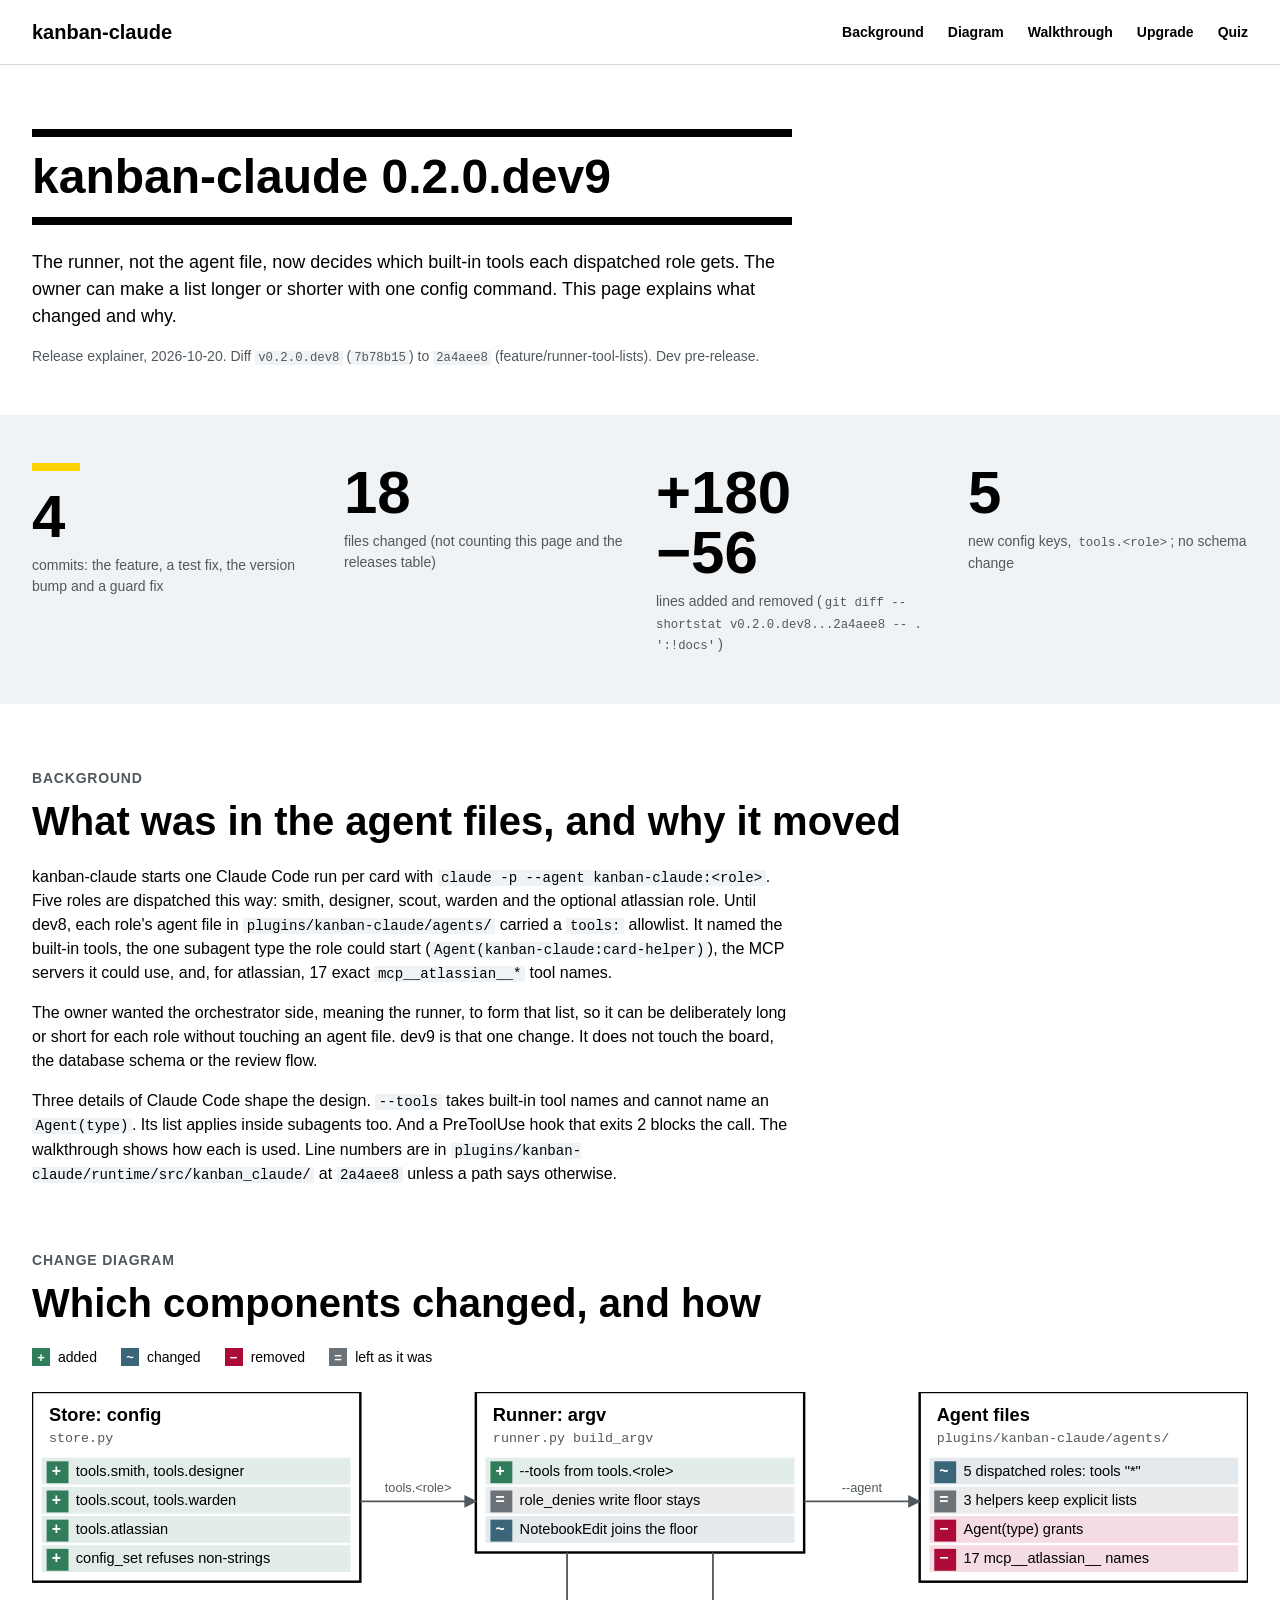
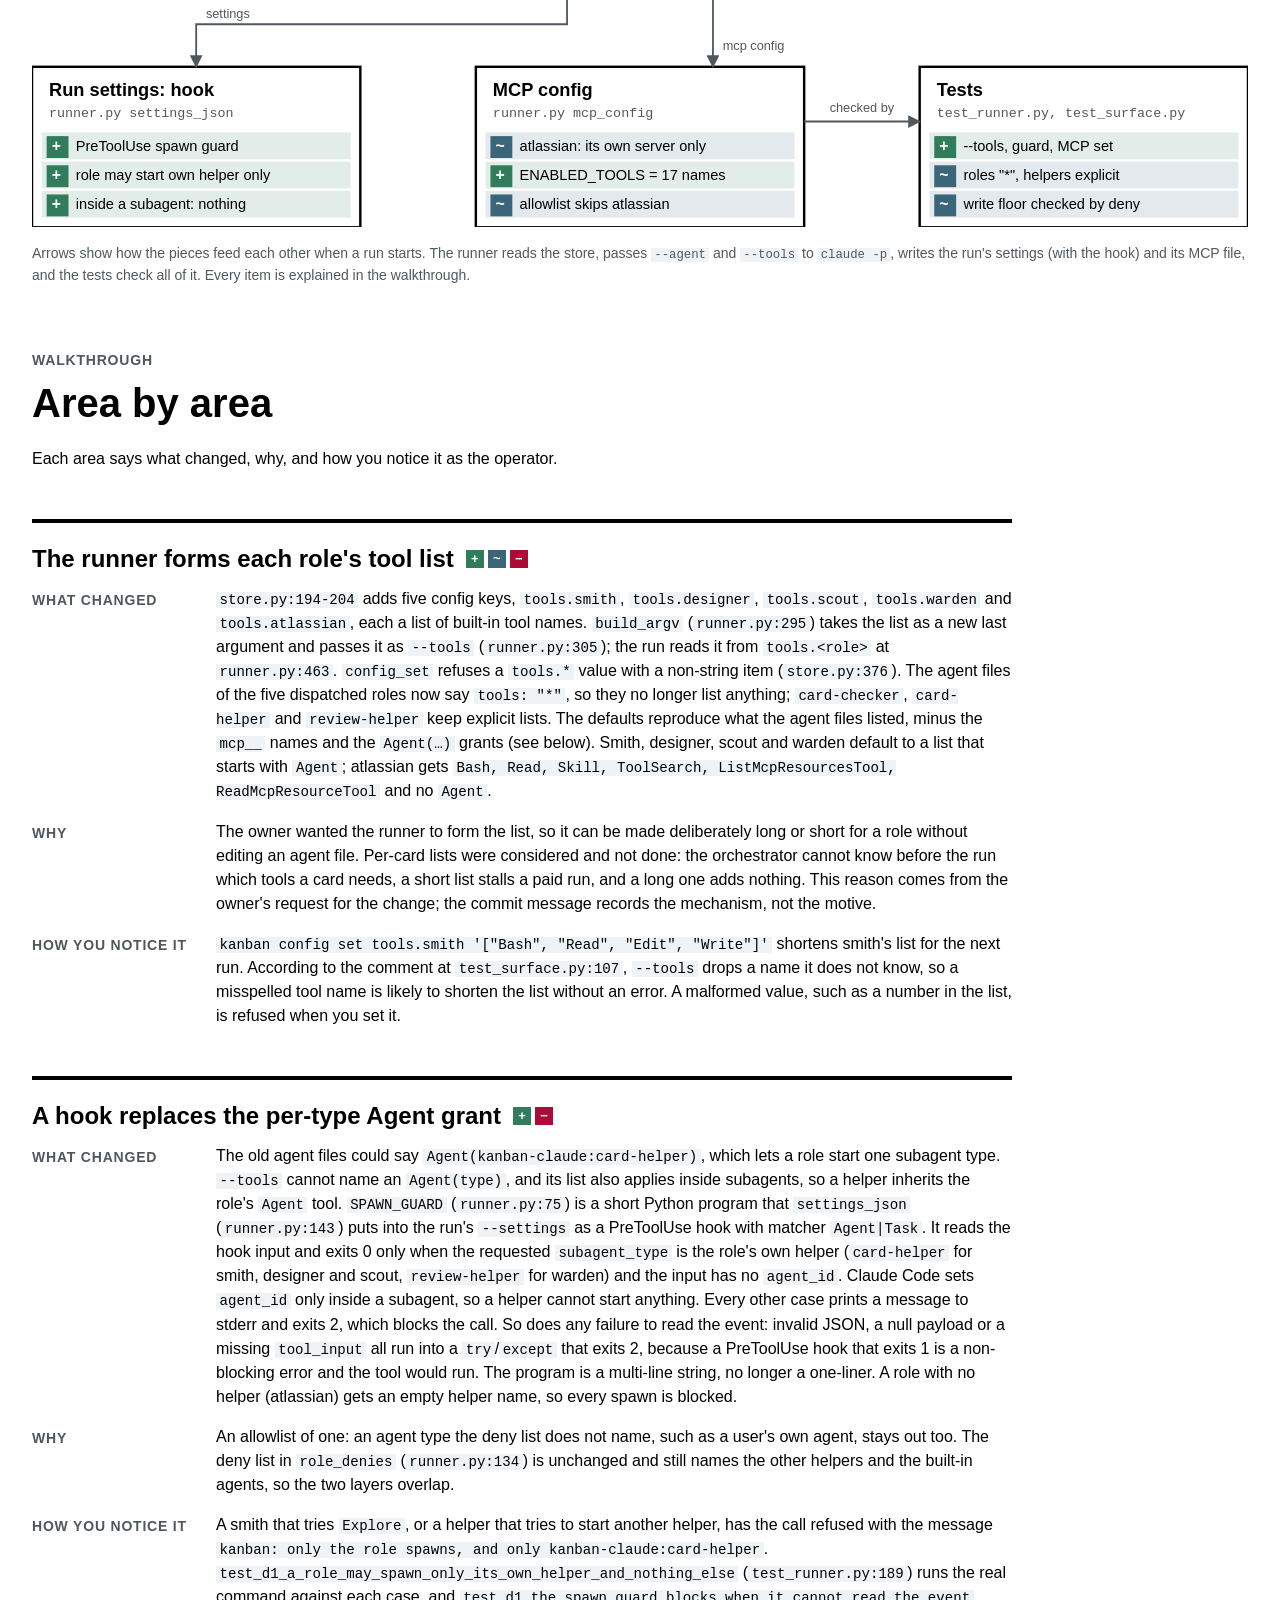
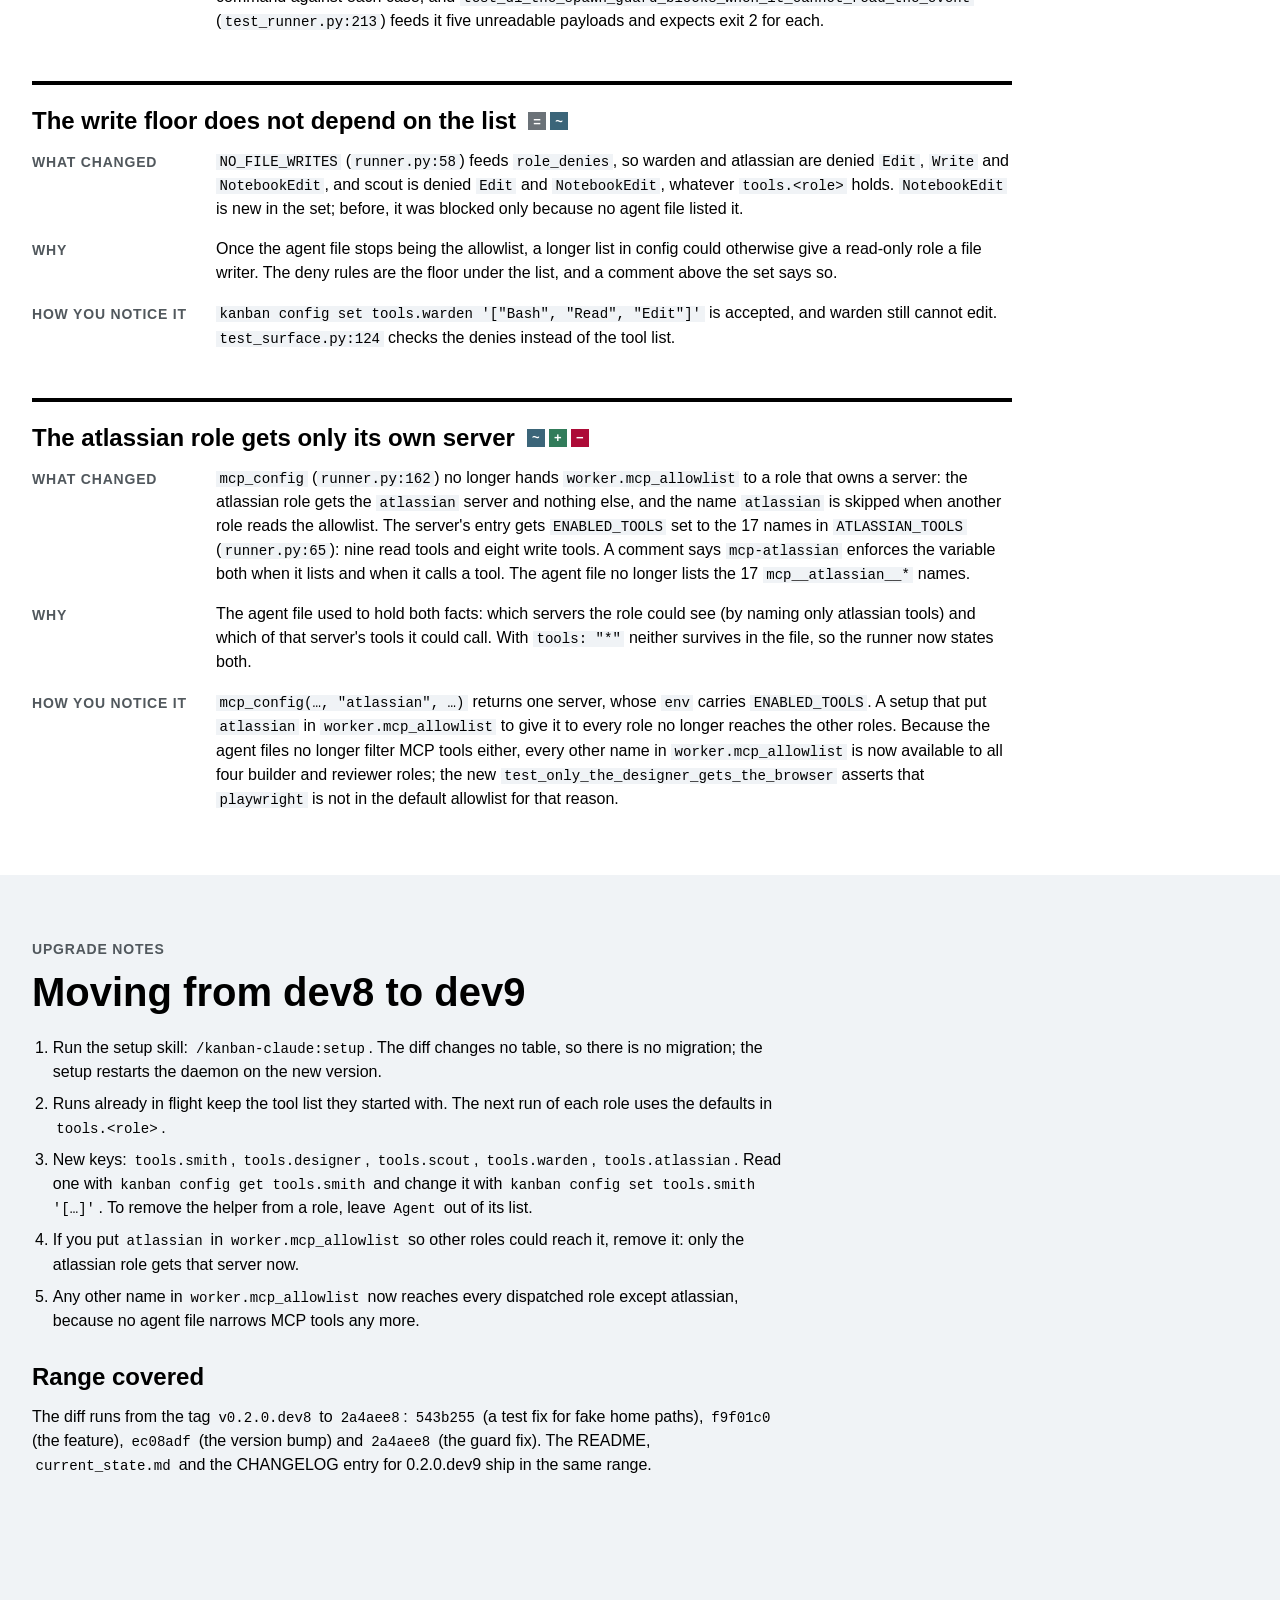
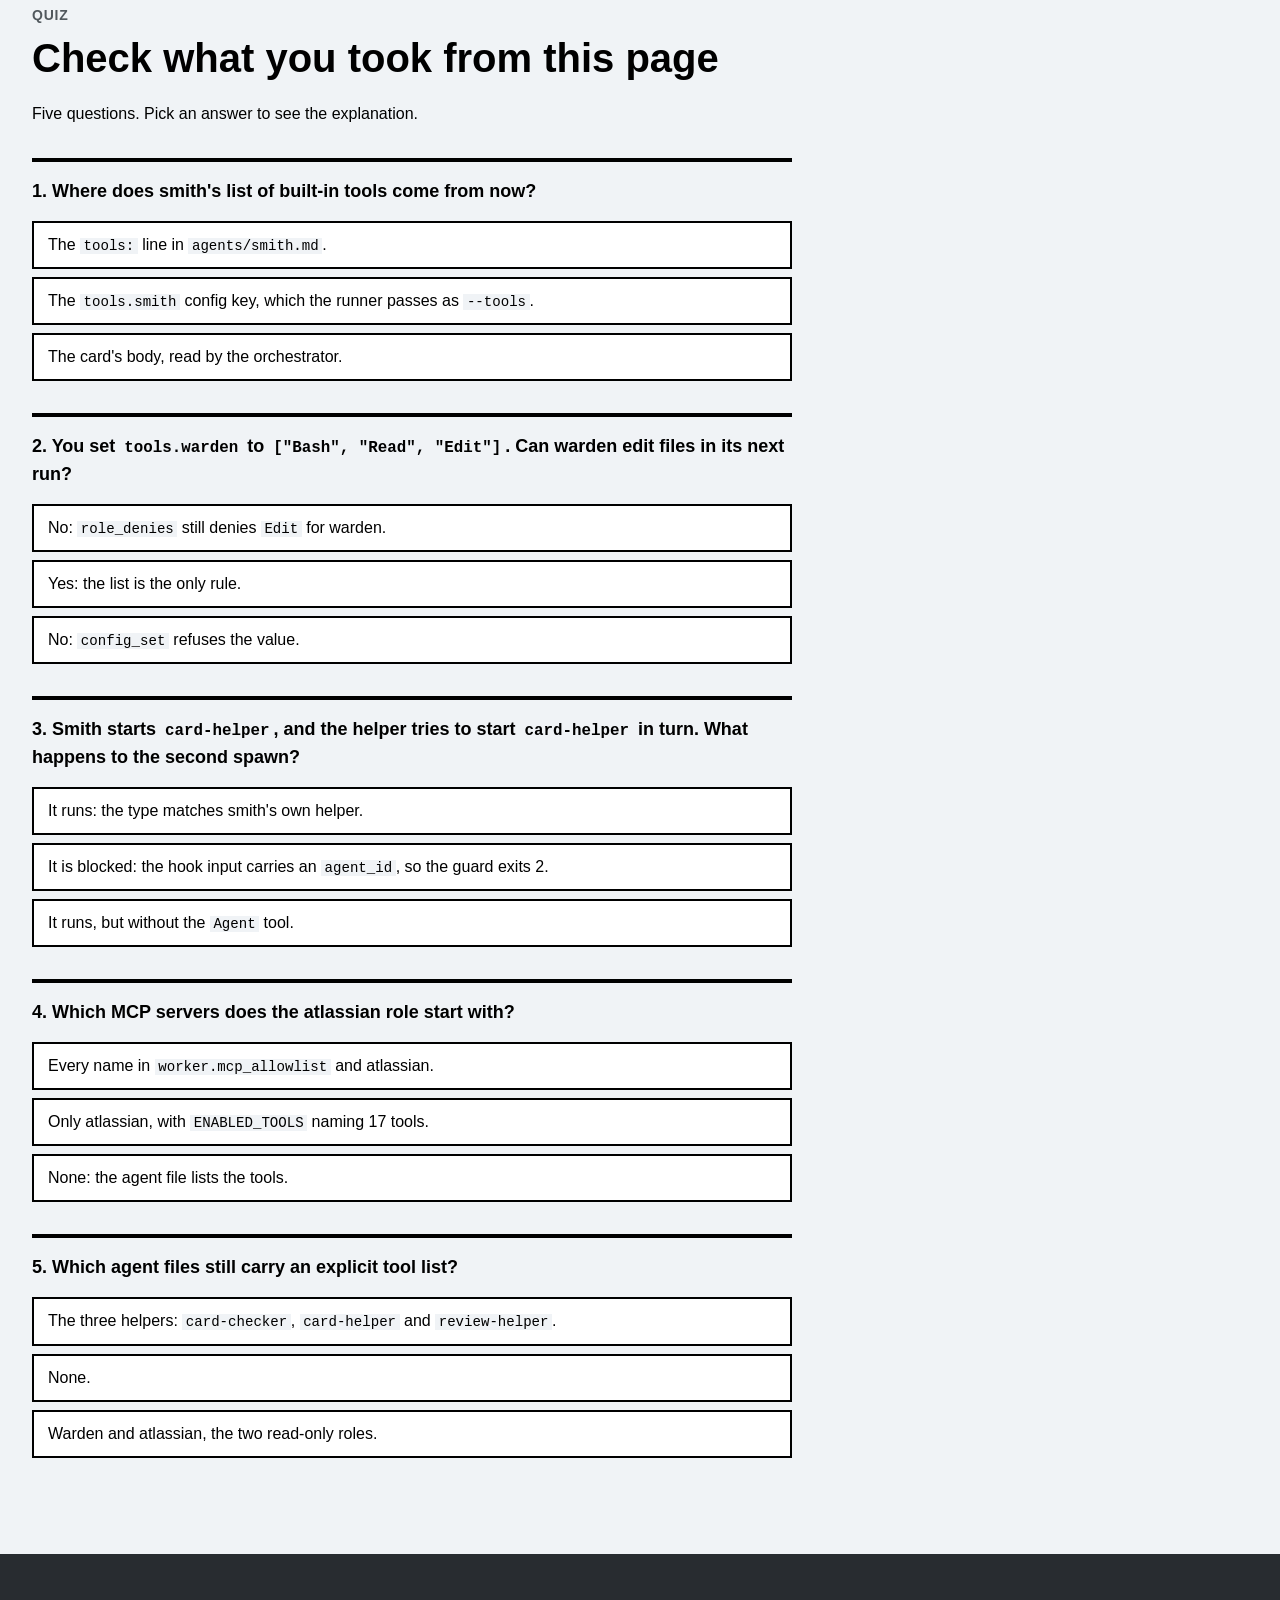
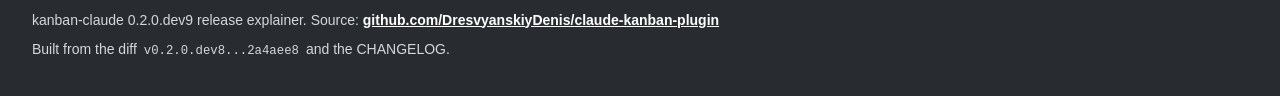
==== commit 727af302: "Merge fix/dev9-page-stat" ====
--- a/docs/explanations/2026-10-20-v0.2.0.dev9.html
+++ b/docs/explanations/2026-10-20-v0.2.0.dev9.html
@@ -278,7 +278,7 @@
 <div class="facts"><div class="wrap"><ul>
   <li><i class="mk"></i><span class="num">4</span><p>commits: the feature, a test fix, the version bump and a guard fix</p></li>
   <li><span class="num">18</span><p>files changed (not counting this page and the releases table)</p></li>
-  <li><span class="num">+180 / &minus;56</span><p>lines added and removed (<code>git diff --shortstat v0.2.0.dev8...2a4aee8 -- . ':!docs'</code>)</p></li>
+  <li><span class="num">+180<br>&minus;56</span><p>lines added and removed (<code>git diff --shortstat v0.2.0.dev8...2a4aee8 -- . ':!docs'</code>)</p></li>
   <li><span class="num">5</span><p>new config keys, <code>tools.&lt;role&gt;</code>; no schema change</p></li>
 </ul></div></div>
 
